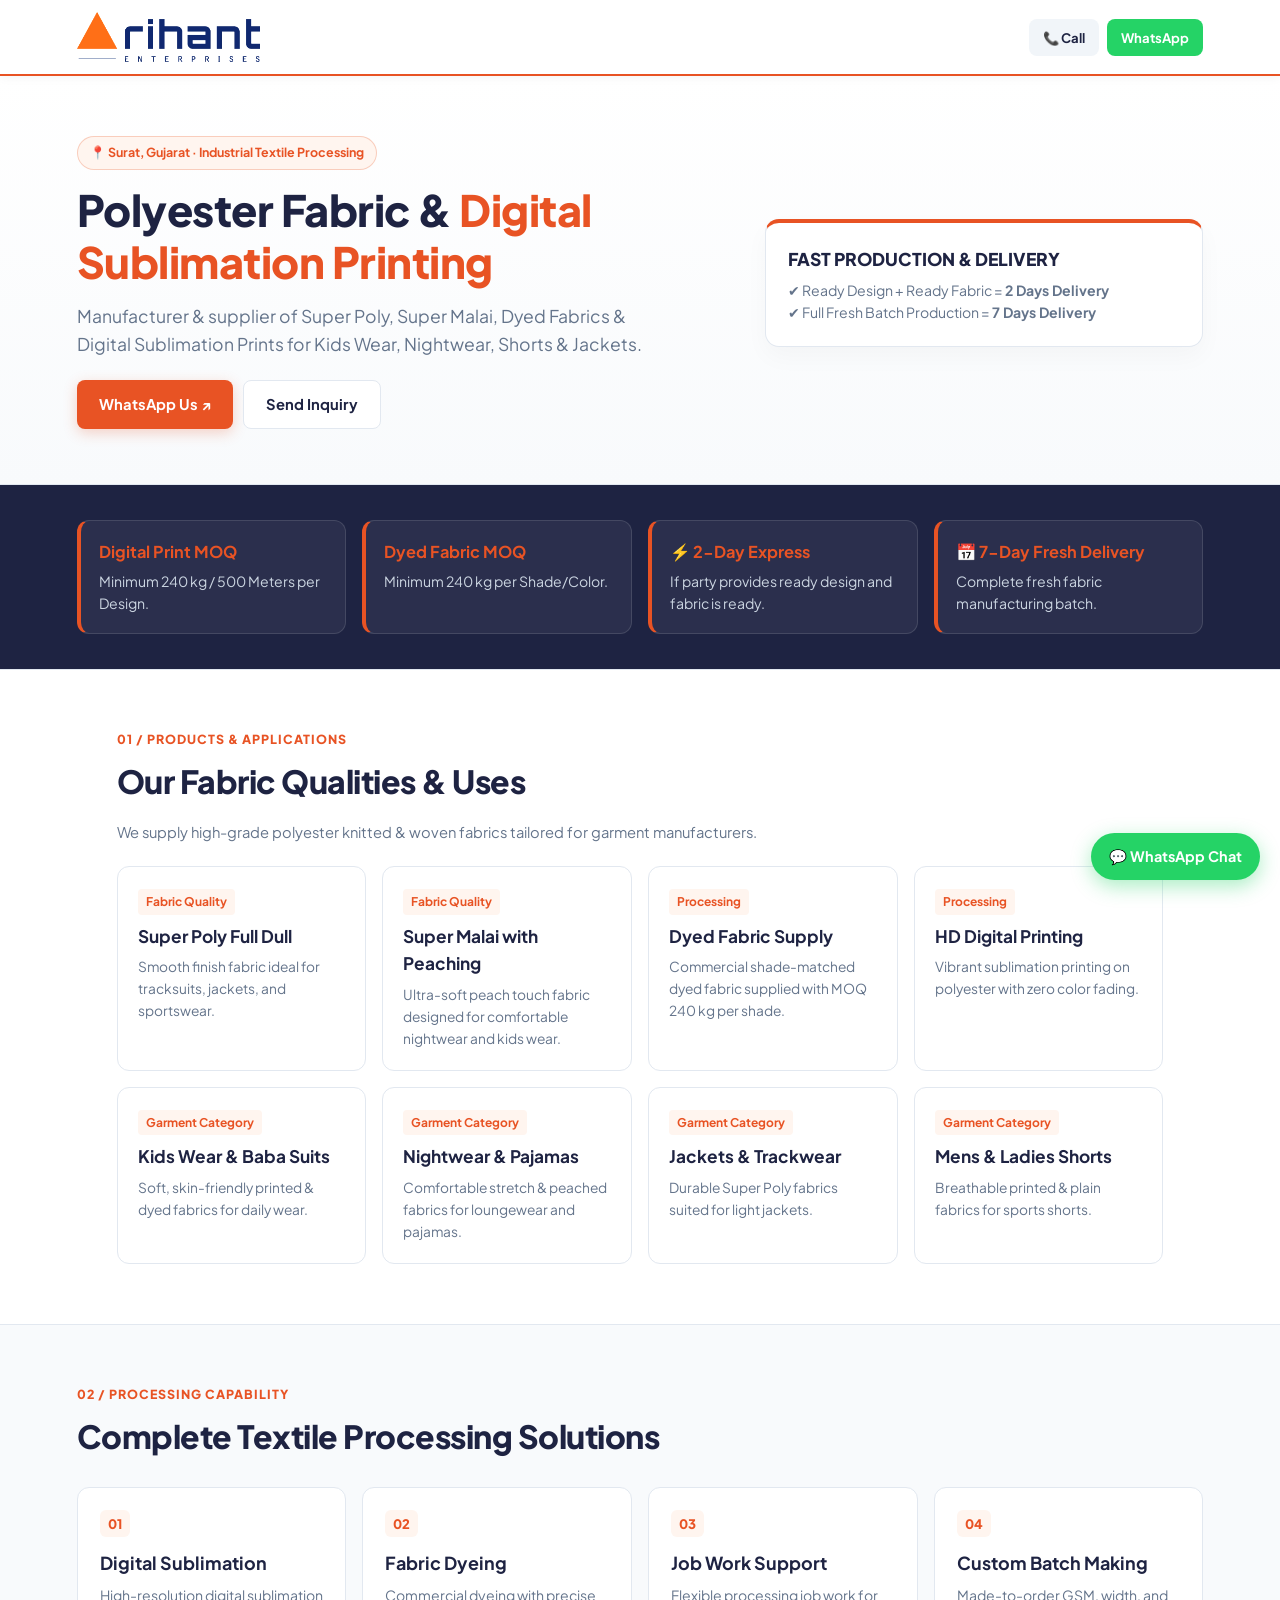
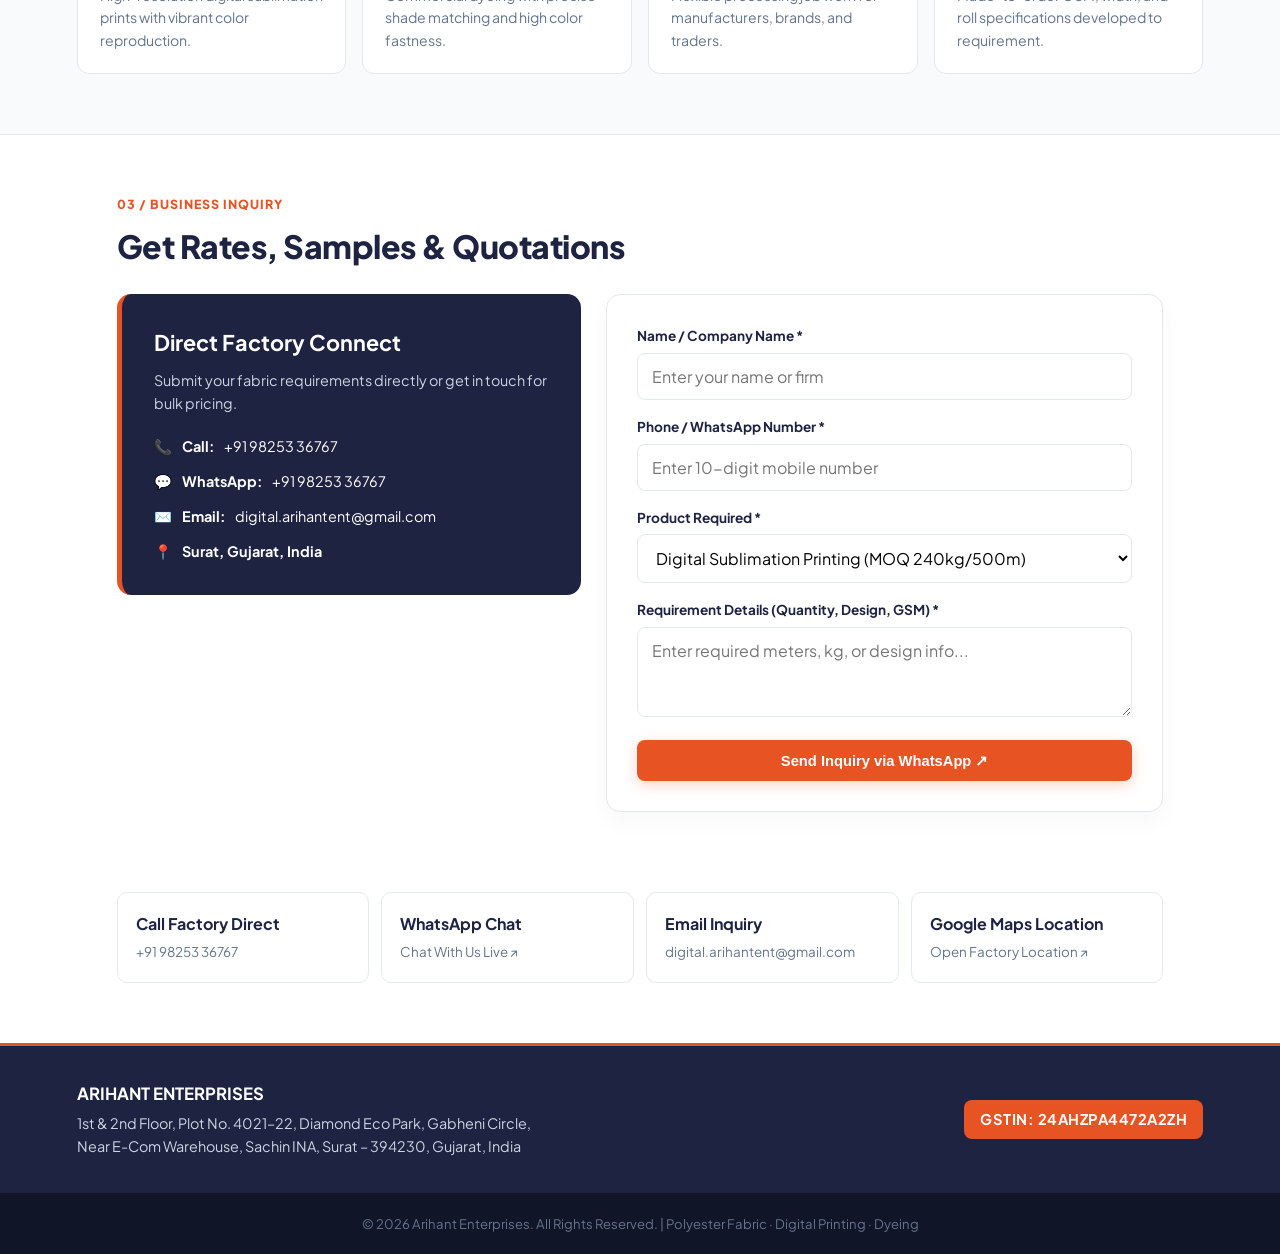
==== index.html @ fe956f9d "Update index.html" ====
<!doctype html>
<html lang="en">
<head>
  <meta charset="UTF-8" />
  <meta name="viewport" content="width=device-width, initial-scale=1.0, maximum-scale=1.0, user-scalable=no" />
  <title>Arihant Enterprises | Polyester Fabric & Digital Sublimation | Surat</title>
  <meta name="description" content="Arihant Enterprises — Leading manufacturer of polyester fabric, Super Poly, Super Malai, digital sublimation printing & dyed fabric in Surat." />
  <meta name="theme-color" content="#ffffff" />

  <!-- Google Fonts -->
  <link rel="preconnect" href="https://fonts.googleapis.com" />
  <link rel="preconnect" href="https://fonts.gstatic.com" crossorigin />
  <link href="https://fonts.googleapis.com/css2?family=Plus+Jakarta+Sans:wght@400;500;600;700;800&display=swap" rel="stylesheet" />

  <style>
    :root {
      --brand-orange: #e85324;
      --brand-orange-light: #fff5ef;
      --brand-navy: #1e2342;
      --bg-slate: #f8fafc;
      --border-color: #e2e8f0;
      --text-main: #334155;
    }

    * { box-sizing: border-box; margin: 0; padding: 0; -webkit-tap-highlight-color: transparent; }
    html { scroll-behavior: smooth; }
    body { 
      font-family: 'Plus Jakarta Sans', sans-serif; 
      color: var(--text-main); 
      background-color: #ffffff; 
      line-height: 1.6; 
      -webkit-font-smoothing: antialiased;
    }

    /* HEADER - MOBILE OPTIMIZED */
    .site-header {
      position: sticky; top: 0; z-index: 1000;
      background: #ffffff;
      border-bottom: 2px solid var(--brand-orange);
      padding: 12px 4%;
      display: flex; justify-content: space-between; align-items: center;
      box-shadow: 0 2px 10px rgba(0,0,0,0.04);
    }
    .brand-link { display: flex; align-items: center; text-decoration: none; }
    .original-logo-img {
      height: 42px; width: auto; object-fit: contain; display: block;
      mix-blend-mode: multiply; filter: contrast(120%) brightness(102%);
    }
    @media (min-width: 768px) {
      .site-header { padding: 12px 6%; }
      .original-logo-img { height: 50px; }
    }

    .header-actions { display: flex; gap: 8px; align-items: center; }
    .btn-header {
      padding: 8px 14px; border-radius: 8px; font-weight: 700; font-size: 0.82rem;
      text-decoration: none; transition: all 0.2s ease; display: inline-flex; align-items: center; gap: 4px;
      white-space: nowrap;
    }
    .btn-call-header { background: #f1f5f9; color: var(--brand-navy); }
    .btn-wa-header { background: #25d366; color: #ffffff; }

    /* HERO SECTION - MOBILE PERFECT */
    .hero {
      padding: 40px 4% 40px;
      background: linear-gradient(180deg, #ffffff 0%, var(--bg-slate) 100%);
      border-bottom: 1px solid var(--border-color);
      text-align: center;
    }
    @media (min-width: 900px) {
      .hero { padding: 60px 6% 55px; text-align: left; }
    }
    .hero-container {
      max-width: 1200px; margin: 0 auto;
      display: grid; grid-template-columns: 1fr; gap: 30px; align-items: center;
    }
    @media (min-width: 900px) {
      .hero-container { grid-template-columns: 1.2fr 0.8fr; }
    }
    .badge {
      display: inline-flex; align-items: center; gap: 6px;
      background: var(--brand-orange-light); color: var(--brand-orange);
      border: 1px solid rgba(232, 83, 36, 0.25);
      padding: 6px 12px; border-radius: 30px; font-size: 0.78rem; font-weight: 700;
      margin-bottom: 14px;
    }
    .hero h1 {
      font-size: 2.1rem; font-weight: 800; color: var(--brand-navy);
      line-height: 1.2; margin-bottom: 14px; letter-spacing: -0.5px;
    }
    @media (min-width: 768px) {
      .hero h1 { font-size: 2.7rem; }
    }
    .hero h1 span { color: var(--brand-orange); }
    .hero p.lead {
      font-size: 0.98rem; color: #64748b; margin-bottom: 22px; max-width: 600px; font-weight: 400; margin-left: auto; margin-right: auto;
    }
    @media (min-width: 900px) { .hero p.lead { margin-left: 0; margin-right: 0; font-size: 1.1rem; } }
    
    .hero-buttons { display: flex; flex-wrap: wrap; gap: 10px; justify-content: center; }
    @media (min-width: 900px) { .hero-buttons { justify-content: flex-start; } }
    
    .btn {
      padding: 12px 22px; border-radius: 8px; font-weight: 700; text-decoration: none;
      display: inline-flex; align-items: center; justify-content: center; gap: 8px; font-size: 0.92rem; 
      transition: all 0.2s; border: none; cursor: pointer; width: 100%;
    }
    @media (min-width: 480px) { .btn { width: auto; } }
    .btn-primary { background: var(--brand-orange); color: #ffffff; box-shadow: 0 4px 14px rgba(232, 83, 36, 0.25); }
    .btn-secondary { background: #ffffff; color: var(--brand-navy); border: 1px solid var(--border-color); }

    .hero-card {
      background: #ffffff; border: 1px solid var(--border-color);
      border-top: 4px solid var(--brand-orange);
      padding: 22px; border-radius: 14px; box-shadow: 0 10px 25px rgba(0,0,0,0.03);
      text-align: left;
    }
    .hero-card h3 { font-size: 1.1rem; color: var(--brand-navy); margin-bottom: 6px; font-weight: 800; }
    .hero-card p { font-size: 0.88rem; color: #64748b; }

    /* B2B HIGHLIGHT BOX */
    .b2b-highlight {
      background: var(--brand-navy); color: #ffffff; padding: 30px 4%; border-bottom: 1px solid var(--border-color);
    }
    @media (min-width: 768px) { .b2b-highlight { padding: 35px 6%; } }
    .b2b-grid {
      max-width: 1200px; margin: 0 auto; display: grid;
      grid-template-columns: 1fr; gap: 16px;
    }
    @media (min-width: 600px) { .b2b-grid { grid-template-columns: repeat(2, 1fr); } }
    @media (min-width: 992px) { .b2b-grid { grid-template-columns: repeat(4, 1fr); } }
    
    .b2b-card {
      background: rgba(255, 255, 255, 0.06); border: 1px solid rgba(255, 255, 255, 0.12);
      padding: 18px; border-radius: 12px; border-left: 4px solid var(--brand-orange);
    }
    .b2b-card strong { color: var(--brand-orange); font-size: 1.02rem; display: block; margin-bottom: 4px; }
    .b2b-card p { color: #cbd5e1; font-size: 0.88rem; margin: 0; }

    /* SECTIONS */
    .section { padding: 45px 4%; max-width: 1200px; margin: 0 auto; }
    @media (min-width: 768px) { .section { padding: 60px 6%; } }
    .section-label { color: var(--brand-orange); font-weight: 800; font-size: 0.78rem; text-transform: uppercase; letter-spacing: 1px; margin-bottom: 6px; }
    .section h2 { font-size: 1.7rem; font-weight: 800; color: var(--brand-navy); margin-bottom: 14px; letter-spacing: -0.5px; }
    @media (min-width: 768px) { .section h2 { font-size: 2rem; } }

    /* CATALOG GRID */
    .catalog-grid {
      display: grid; grid-template-columns: 1fr; gap: 16px; margin-top: 22px;
    }
    @media (min-width: 600px) { .catalog-grid { grid-template-columns: repeat(2, 1fr); } }
    @media (min-width: 992px) { .catalog-grid { grid-template-columns: repeat(4, 1fr); } }
    
    .catalog-card {
      background: #ffffff; border: 1px solid var(--border-color); border-radius: 12px; padding: 20px;
      transition: all 0.2s ease;
    }
    .catalog-card .tag {
      background: var(--brand-orange-light); color: var(--brand-orange); font-weight: 700;
      font-size: 0.75rem; padding: 3px 8px; border-radius: 4px; display: inline-block; margin-bottom: 8px;
    }
    .catalog-card h3 { font-size: 1.08rem; color: var(--brand-navy); font-weight: 700; margin-bottom: 6px; }
    .catalog-card p { font-size: 0.86rem; color: #64748b; }

    /* SERVICES GRID */
    .service-grid {
      display: grid; grid-template-columns: 1fr; gap: 16px; margin-top: 25px;
    }
    @media (min-width: 600px) { .service-grid { grid-template-columns: repeat(2, 1fr); } }
    @media (min-width: 992px) { .service-grid { grid-template-columns: repeat(4, 1fr); } }

    .service-card {
      background: #ffffff; padding: 22px; border-radius: 12px; border: 1px solid var(--border-color);
    }
    .service-card .num {
      color: var(--brand-orange); font-weight: 800; font-size: 0.82rem; background: var(--brand-orange-light);
      padding: 3px 8px; border-radius: 6px; display: inline-block; margin-bottom: 12px;
    }
    .service-card h3 { font-size: 1.12rem; font-weight: 700; color: var(--brand-navy); margin-bottom: 6px; }
    .service-card p { color: #64748b; font-size: 0.88rem; }

    /* INQUIRY FORM */
    .inquiry-wrapper {
      display: grid; grid-template-columns: 1fr; gap: 25px; margin-top: 22px;
    }
    @media (min-width: 900px) {
      .inquiry-wrapper { grid-template-columns: 1fr 1.2fr; align-items: start; }
    }
    .inquiry-info {
      background: var(--brand-navy); color: #ffffff; padding: 25px; border-radius: 14px; border-left: 5px solid var(--brand-orange);
    }
    @media (min-width: 768px) { .inquiry-info { padding: 32px; } }
    .inquiry-info h3 { font-size: 1.35rem; margin-bottom: 8px; }
    .inquiry-info p { color: #cbd5e1; font-size: 0.9rem; margin-bottom: 20px; }
    .contact-list { list-style: none; display: flex; flex-direction: column; gap: 12px; }
    .contact-list li { display: flex; gap: 10px; align-items: center; font-size: 0.9rem; word-break: break-all; }

    .inquiry-form-card {
      background: #ffffff; border: 1px solid var(--border-color); padding: 24px; border-radius: 14px;
      box-shadow: 0 10px 25px rgba(0,0,0,0.03);
    }
    @media (min-width: 768px) { .inquiry-form-card { padding: 30px; } }
    .form-group { margin-bottom: 16px; }
    .form-group label { display: block; font-weight: 700; font-size: 0.85rem; color: var(--brand-navy); margin-bottom: 6px; }
    .form-control {
      width: 100%; padding: 12px 14px; border: 1px solid var(--border-color); border-radius: 8px;
      font-family: inherit; font-size: 1rem; /* 16px avoids auto-zoom on iPhones */
      background: #fff;
    }
    .form-control:focus { outline: none; border-color: var(--brand-orange); box-shadow: 0 0 0 3px rgba(232, 83, 36, 0.1); }
    textarea.form-control { resize: vertical; min-height: 90px; }

    /* CONTACT QUICK CARDS */
    .contact-grid {
      display: grid; grid-template-columns: 1fr; gap: 12px; margin-top: 20px;
    }
    @media (min-width: 600px) { .contact-grid { grid-template-columns: repeat(2, 1fr); } }
    @media (min-width: 992px) { .contact-grid { grid-template-columns: repeat(4, 1fr); } }

    .contact-card {
      background: #ffffff; border: 1px solid var(--border-color); padding: 18px; border-radius: 10px;
      text-decoration: none; color: inherit; display: block;
    }
    .contact-card strong { font-size: 1rem; color: var(--brand-navy); display: block; margin-bottom: 2px; }
    .contact-card span { font-size: 0.84rem; color: #64748b; word-break: break-all; }

    /* ADDRESS STRIP & GSTIN */
    .address-strip {
      background: var(--brand-navy); color: #cbd5e1; padding: 30px 4%;
      font-size: 0.9rem; border-top: 3px solid var(--brand-orange);
    }
    @media (min-width: 768px) { .address-strip { padding: 35px 6%; } }
    .address-wrapper {
      max-width: 1200px; margin: 0 auto; display: flex; flex-direction: column; gap: 16px;
    }
    @media (min-width: 768px) {
      .address-wrapper { flex-direction: row; justify-content: space-between; align-items: center; }
    }
    .address-wrapper strong { color: #ffffff; }
    .gstin-badge {
      background: var(--brand-orange); color: #ffffff; padding: 8px 16px; border-radius: 8px;
      font-weight: 700; font-size: 0.92rem; display: inline-block; letter-spacing: 0.5px;
    }

    /* FLOATING WHATSAPP BUTTON - APPLE & ANDROID TOUCH FRIENDLY */
    .floating-wa {
      position: fixed; bottom: 20px; right: 20px; z-index: 2000;
      background: #25d366; color: #ffffff; padding: 12px 18px; border-radius: 30px;
      font-weight: 700; font-size: 0.9rem; text-decoration: none;
      box-shadow: 0 6px 20px rgba(37,211,102,0.4); display: flex; align-items: center; gap: 6px;
      -webkit-tap-highlight-color: transparent;
    }

    /* FOOTER */
    footer { background: #111528; color: #64748b; padding: 20px 4%; font-size: 0.82rem; text-align: center; }
  </style>
</head>
<body>

  <!-- FLOATING WHATSAPP BUTTON -->
  <a class="floating-wa" href="https://wa.me/919825336767?text=Hello%20Arihant%20Enterprises%2C%20I%20have%20a%20bulk%20fabric%20requirement." target="_blank" rel="noopener">
    💬 WhatsApp Chat
  </a>

  <!-- HEADER -->
  <header class="site-header">
    <a href="#top" class="brand-link" aria-label="Arihant Enterprises Home">
      <img class="original-logo-img" src="logo.jpeg" alt="Arihant Enterprises Logo" />
    </a>

    <div class="header-actions">
      <a class="btn-header btn-call-header" href="tel:+919825336767">📞 Call</a>
      <a class="btn-header btn-wa-header" href="https://wa.me/919825336767?text=Hello%20Arihant%20Enterprises%2C%20I%20would%20like%20to%20enquire." target="_blank" rel="noopener">WhatsApp</a>
    </div>
  </header>

  <main id="top">
    <!-- HERO SECTION -->
    <section class="hero">
      <div class="hero-container">
        <div class="hero-left">
          <div class="badge">📍 Surat, Gujarat · Industrial Textile Processing</div>
          <h1>Polyester Fabric & <span>Digital Sublimation Printing</span></h1>
          <p class="lead">
            Manufacturer & supplier of Super Poly, Super Malai, Dyed Fabrics & Digital Sublimation Prints for Kids Wear, Nightwear, Shorts & Jackets.
          </p>
          <div class="hero-buttons">
            <a class="btn btn-primary" href="https://wa.me/919825336767?text=Hello%20Arihant%20Enterprises%2C%20I%20want%20to%20enquire%20about%20fabric%20prices." target="_blank" rel="noopener">
              WhatsApp Us ↗
            </a>
            <a class="btn btn-secondary" href="#inquiry">Send Inquiry</a>
          </div>
        </div>
        <div class="hero-card">
          <h3>FAST PRODUCTION & DELIVERY</h3>
          <p>✔ Ready Design + Ready Fabric = <strong>2 Days Delivery</strong><br />
             ✔ Full Fresh Batch Production = <strong>7 Days Delivery</strong></p>
        </div>
      </div>
    </section>

    <!-- B2B ORDER HIGHLIGHTS -->
    <section class="b2b-highlight">
      <div class="b2b-grid">
        <div class="b2b-card">
          <strong>Digital Print MOQ</strong>
          <p>Minimum 240 kg / 500 Meters per Design.</p>
        </div>
        <div class="b2b-card">
          <strong>Dyed Fabric MOQ</strong>
          <p>Minimum 240 kg per Shade/Color.</p>
        </div>
        <div class="b2b-card">
          <strong>⚡ 2-Day Express</strong>
          <p>If party provides ready design and fabric is ready.</p>
        </div>
        <div class="b2b-card">
          <strong>📅 7-Day Fresh Delivery</strong>
          <p>Complete fresh fabric manufacturing batch.</p>
        </div>
      </div>
    </section>

    <!-- FABRIC & APPLICATION CATALOG -->
    <section class="section" id="catalog">
      <div class="section-label">01 / Products & Applications</div>
      <h2>Our Fabric Qualities & Uses</h2>
      <p style="color: #64748b; font-size: 0.92rem;">We supply high-grade polyester knitted & woven fabrics tailored for garment manufacturers.</p>

      <div class="catalog-grid">
        <div class="catalog-card">
          <span class="tag">Fabric Quality</span>
          <h3>Super Poly Full Dull</h3>
          <p>Smooth finish fabric ideal for tracksuits, jackets, and sportswear.</p>
        </div>
        <div class="catalog-card">
          <span class="tag">Fabric Quality</span>
          <h3>Super Malai with Peaching</h3>
          <p>Ultra-soft peach touch fabric designed for comfortable nightwear and kids wear.</p>
        </div>
        <div class="catalog-card">
          <span class="tag">Processing</span>
          <h3>Dyed Fabric Supply</h3>
          <p>Commercial shade-matched dyed fabric supplied with MOQ 240 kg per shade.</p>
        </div>
        <div class="catalog-card">
          <span class="tag">Processing</span>
          <h3>HD Digital Printing</h3>
          <p>Vibrant sublimation printing on polyester with zero color fading.</p>
        </div>
        <div class="catalog-card">
          <span class="tag">Garment Category</span>
          <h3>Kids Wear & Baba Suits</h3>
          <p>Soft, skin-friendly printed & dyed fabrics for daily wear.</p>
        </div>
        <div class="catalog-card">
          <span class="tag">Garment Category</span>
          <h3>Nightwear & Pajamas</h3>
          <p>Comfortable stretch & peached fabrics for loungewear and pajamas.</p>
        </div>
        <div class="catalog-card">
          <span class="tag">Garment Category</span>
          <h3>Jackets & Trackwear</h3>
          <p>Durable Super Poly fabrics suited for light jackets.</p>
        </div>
        <div class="catalog-card">
          <span class="tag">Garment Category</span>
          <h3>Mens & Ladies Shorts</h3>
          <p>Breathable printed & plain fabrics for sports shorts.</p>
        </div>
      </div>
    </section>

    <!-- SERVICES SECTION -->
    <section class="section" id="services" style="background: var(--bg-slate); max-width: 100%; border-top: 1px solid var(--border-color); border-bottom: 1px solid var(--border-color);">
      <div style="max-width: 1200px; margin: 0 auto;">
        <div class="section-label">02 / Processing Capability</div>
        <h2>Complete Textile Processing Solutions</h2>
        <div class="service-grid">
          <article class="service-card">
            <span class="num">01</span>
            <h3>Digital Sublimation</h3>
            <p>High-resolution digital sublimation prints with vibrant color reproduction.</p>
          </article>
          <article class="service-card">
            <span class="num">02</span>
            <h3>Fabric Dyeing</h3>
            <p>Commercial dyeing with precise shade matching and high color fastness.</p>
          </article>
          <article class="service-card">
            <span class="num">03</span>
            <h3>Job Work Support</h3>
            <p>Flexible processing job work for manufacturers, brands, and traders.</p>
          </article>
          <article class="service-card">
            <span class="num">04</span>
            <h3>Custom Batch Making</h3>
            <p>Made-to-order GSM, width, and roll specifications developed to requirement.</p>
          </article>
        </div>
      </div>
    </section>

    <!-- INQUIRY FORM SECTION -->
    <section class="section" id="inquiry">
      <div class="section-label">03 / Business Inquiry</div>
      <h2>Get Rates, Samples & Quotations</h2>

      <div class="inquiry-wrapper">
        <div class="inquiry-info">
          <h3>Direct Factory Connect</h3>
          <p>Submit your fabric requirements directly or get in touch for bulk pricing.</p>
          <ul class="contact-list">
            <li>📞 <strong>Call:</strong> +91 98253 36767</li>
            <li>💬 <strong>WhatsApp:</strong> +91 98253 36767</li>
            <li>✉️ <strong>Email:</strong> digital.arihantent@gmail.com</li>
            <li>📍 <strong>Surat, Gujarat, India</strong></li>
          </ul>
        </div>

        <div class="inquiry-form-card">
          <form id="whatsappForm" onsubmit="sendToWhatsApp(event)">
            <div class="form-group">
              <label for="fullName">Name / Company Name *</label>
              <input type="text" id="fullName" class="form-control" placeholder="Enter your name or firm" required />
            </div>
            <div class="form-group">
              <label for="phone">Phone / WhatsApp Number *</label>
              <input type="tel" id="phone" class="form-control" placeholder="Enter 10-digit mobile number" required />
            </div>
            <div class="form-group">
              <label for="serviceType">Product Required *</label>
              <select id="serviceType" class="form-control" required>
                <option value="Digital Sublimation Printing (MOQ 240kg/500m)">Digital Sublimation Printing (MOQ 240kg/500m)</option>
                <option value="Dyed Fabric Supply (MOQ 240kg/shade)">Dyed Fabric Supply (MOQ 240kg/shade)</option>
                <option value="Super Poly Full Dull">Super Poly Full Dull</option>
                <option value="Super Malai with Peaching">Super Malai with Peaching</option>
                <option value="Kids & Nightwear Fabric">Kids & Nightwear Fabric</option>
              </select>
            </div>
            <div class="form-group">
              <label for="message">Requirement Details (Quantity, Design, GSM) *</label>
              <textarea id="message" class="form-control" placeholder="Enter required meters, kg, or design info..." required></textarea>
            </div>
            <button type="submit" class="btn btn-primary" style="width: 100%; justify-content: center;">Send Inquiry via WhatsApp ↗</button>
          </form>
        </div>
      </div>
    </section>

    <!-- CONTACT QUICK CARDS -->
    <section class="section" id="contact" style="padding-top: 0;">
      <div class="contact-grid">
        <a class="contact-card" href="tel:+919825336767">
          <strong>Call Factory Direct</strong>
          <span>+91 98253 36767</span>
        </a>
        <a class="contact-card" href="https://wa.me/919825336767?text=Hello%20Arihant%20Enterprises%2C%20I%20have%20a%20bulk%20fabric%20requirement." target="_blank" rel="noopener">
          <strong>WhatsApp Chat</strong>
          <span>Chat With Us Live ↗</span>
        </a>
        <a class="contact-card" href="mailto:digital.arihantent@gmail.com">
          <strong>Email Inquiry</strong>
          <span>digital.arihantent@gmail.com</span>
        </a>
        <a class="contact-card" href="https://maps.app.goo.gl/d9Dm5mm7cjmCMKSr6" target="_blank" rel="noopener">
          <strong>Google Maps Location</strong>
          <span>Open Factory Location ↗</span>
        </a>
      </div>
    </section>

    <!-- ADDRESS STRIP & GSTIN -->
    <section class="address-strip">
      <div class="address-wrapper">
        <div>
          <strong style="font-size: 1.05rem; display: block; margin-bottom: 4px;">ARIHANT ENTERPRISES</strong>
          1st &amp; 2nd Floor, Plot No. 4021–22, Diamond Eco Park, Gabheni Circle,<br />
          Near E-Com Warehouse, Sachin INA, Surat – 394230, Gujarat, India
        </div>
        <div>
          <div class="gstin-badge">GSTIN: 24AHZPA4472A2ZH</div>
        </div>
      </div>
    </section>
  </main>

  <footer>
    © <span id="year"></span> Arihant Enterprises. All Rights Reserved. | Polyester Fabric · Digital Printing · Dyeing
  </footer>

  <script>
    document.getElementById('year').textContent = new Date().getFullYear();

    function sendToWhatsApp(e) {
      e.preventDefault();
      const name = document.getElementById('fullName').value;
      const phone = document.getElementById('phone.value') || document.getElementById('phone').value;
      const service = document.getElementById('serviceType').value;
      const message = document.getElementById('message').value;

      const text = `*New Factory Inquiry*%0A%0A*Name:* ${name}%0A*Phone:* ${phone}%0A*Product:* ${service}%0A*Details:* ${message}`;
      window.open(`https://wa.me/919825336767?text=${text}`, '_blank');
    }
  </script>
</body>
</html>
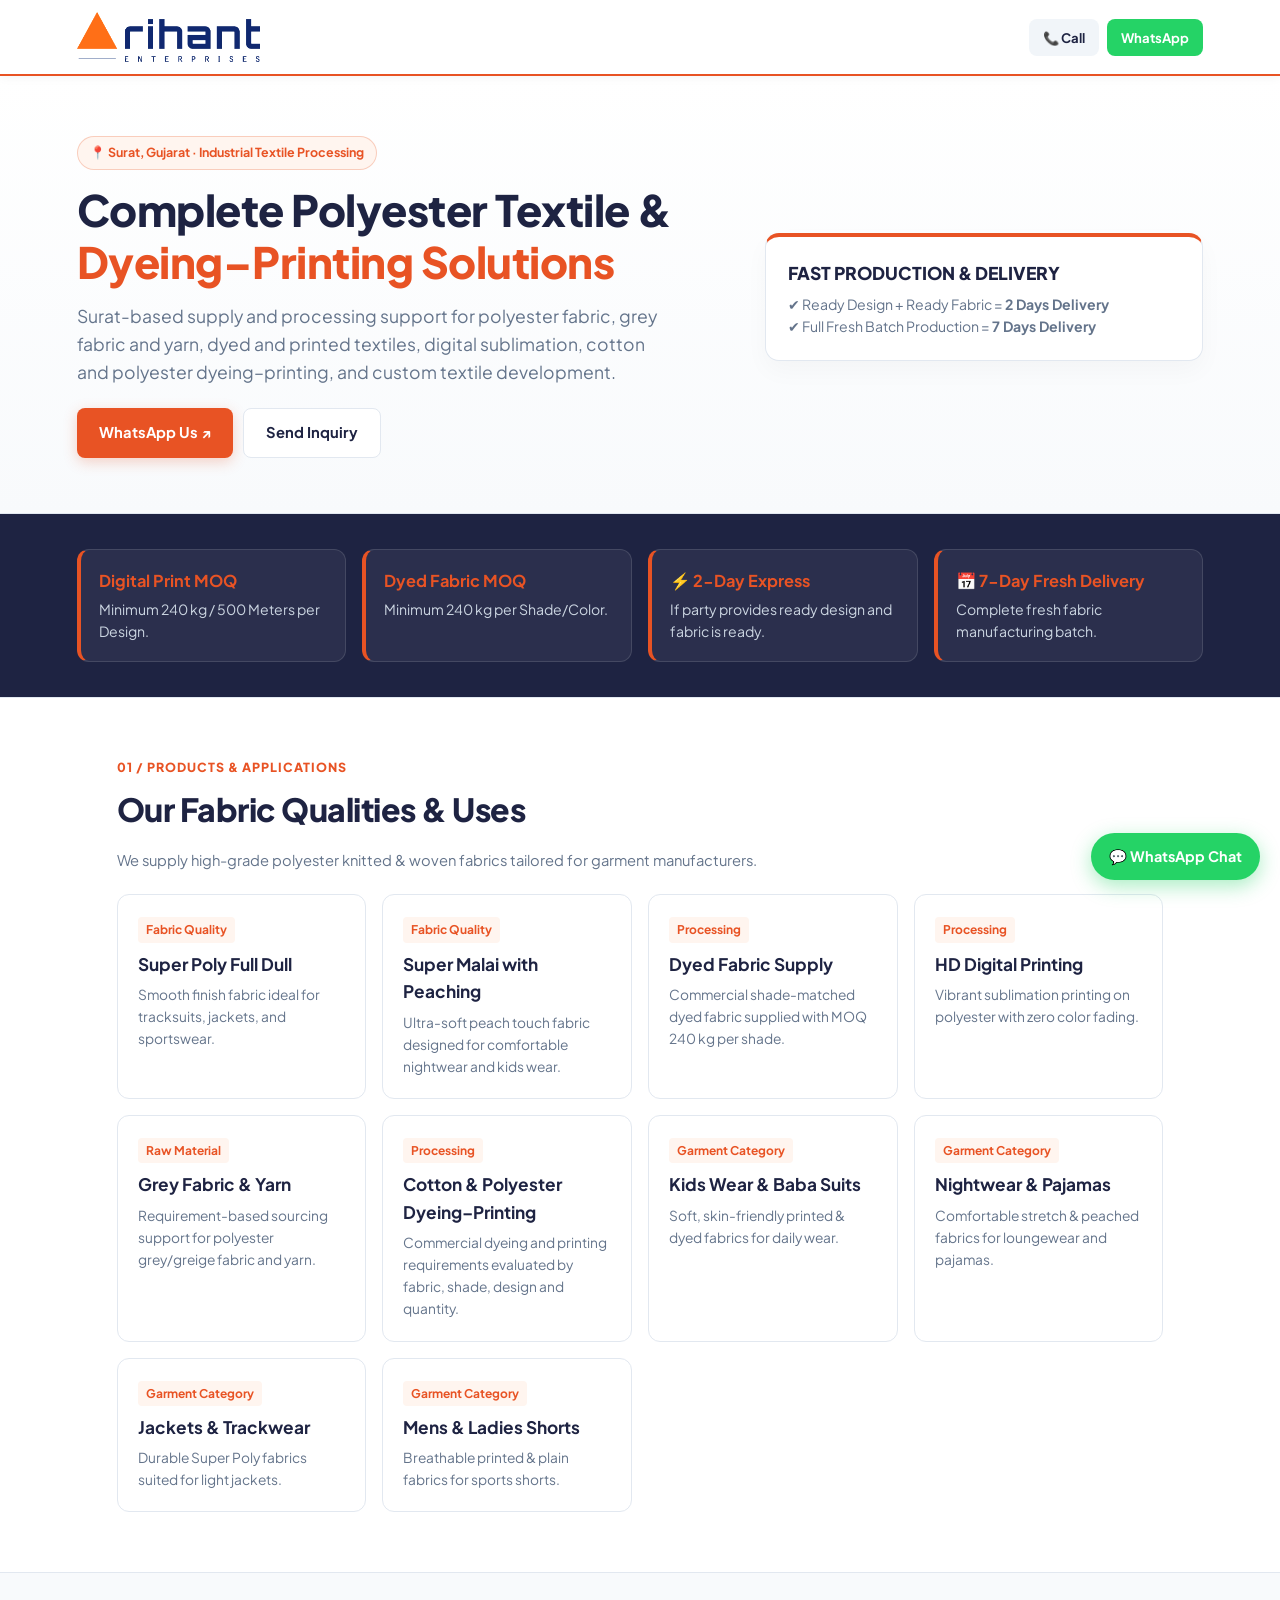
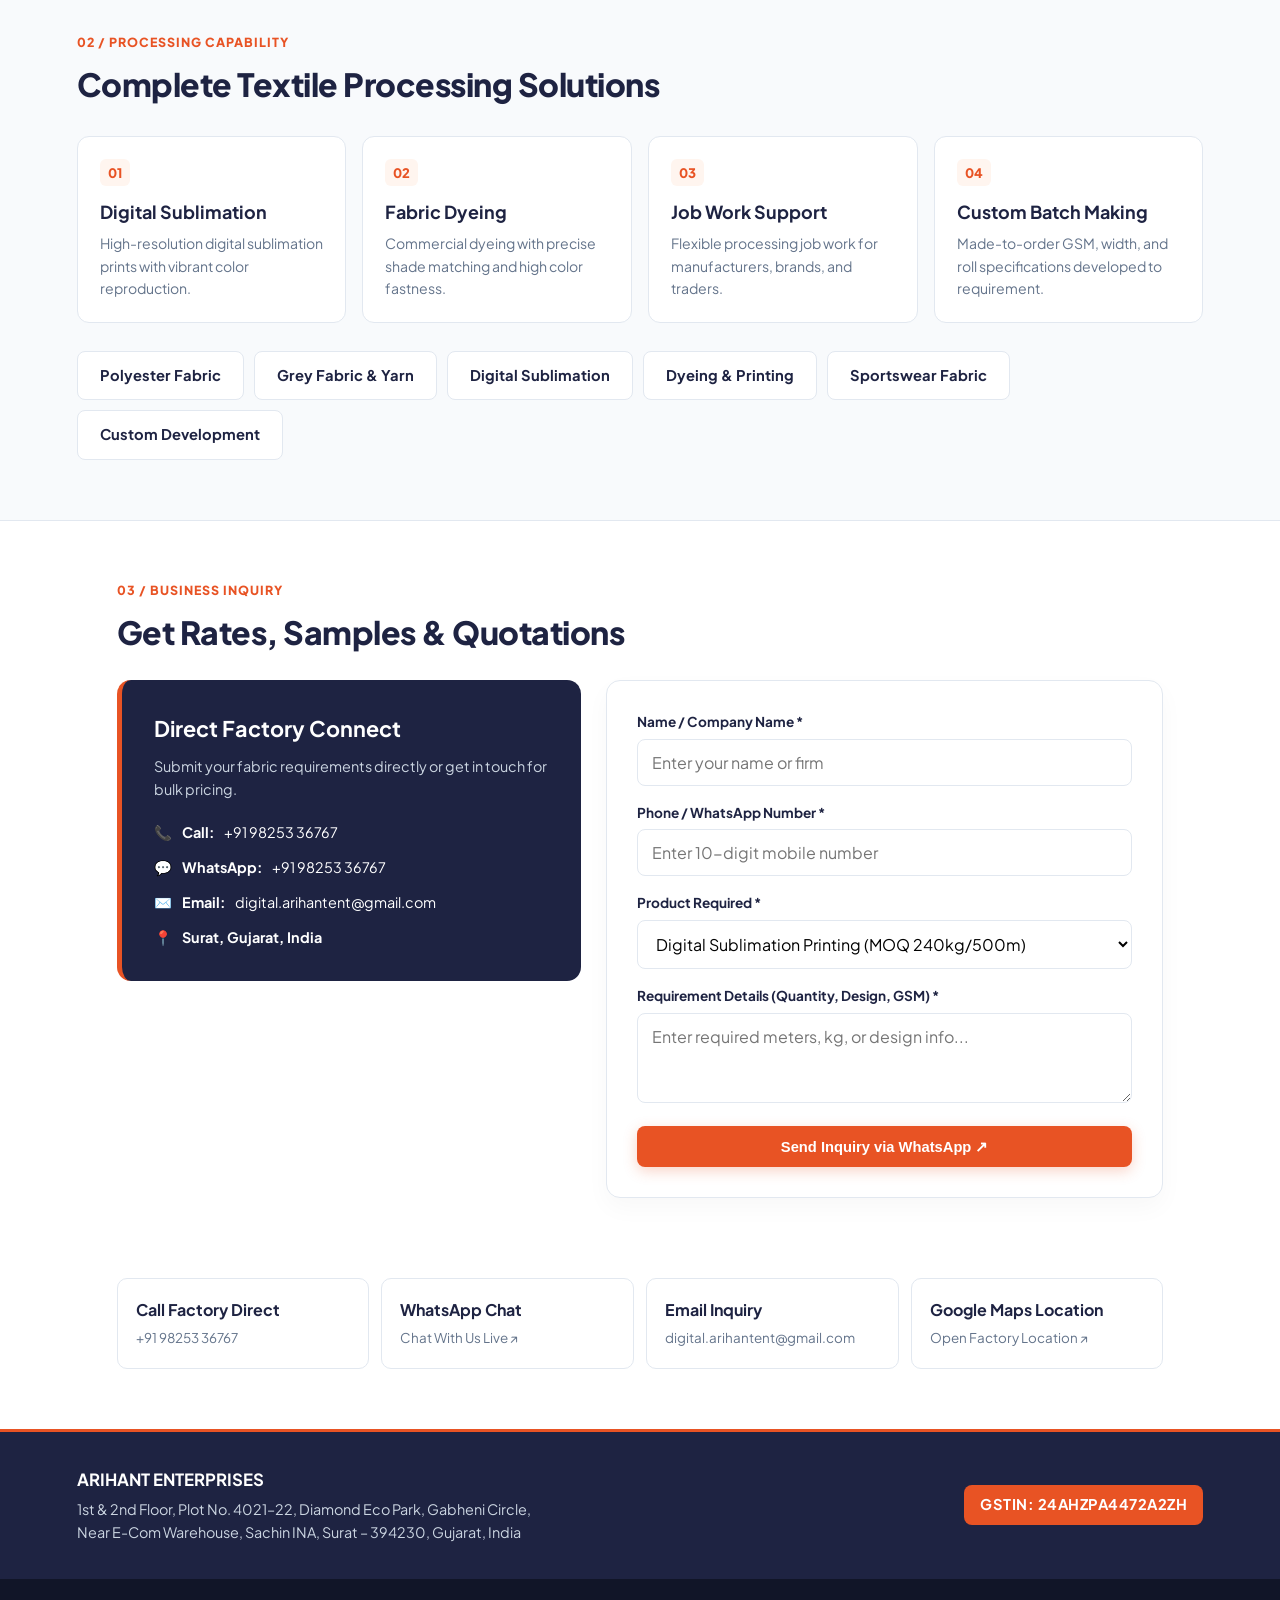
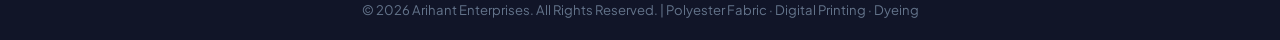
==== commit b2488f30: "Expand textile services and SEO landing pages" ====
--- a/index.html
+++ b/index.html
@@ -3,9 +3,39 @@
 <head>
   <meta charset="UTF-8" />
   <meta name="viewport" content="width=device-width, initial-scale=1.0, maximum-scale=1.0, user-scalable=no" />
-  <title>Arihant Enterprises | Polyester Fabric & Digital Sublimation | Surat</title>
-  <meta name="description" content="Arihant Enterprises — Leading manufacturer of polyester fabric, Super Poly, Super Malai, digital sublimation printing & dyed fabric in Surat." />
+  <title>Polyester Fabric, Dyeing & Digital Printing in Surat | Arihant Enterprises</title>
+  <meta name="description" content="Arihant Enterprises, Surat supplies polyester fabric, grey fabric and yarn, dyed and printed textiles, digital sublimation printing, cotton and polyester processing, and custom textile development." />
+  <meta name="robots" content="index, follow" />
+  <link rel="canonical" href="https://arihantprint.in/" />
+  <meta name="author" content="Arihant Enterprises" />
   <meta name="theme-color" content="#ffffff" />
+
+  <meta property="og:title" content="Arihant Enterprises | Polyester Textile Solutions in Surat" />
+  <meta property="og:description" content="Polyester fabric, grey fabric and yarn, digital sublimation, dyeing, printing and custom textile development from Surat, Gujarat." />
+  <meta property="og:url" content="https://arihantprint.in/" />
+  <meta property="og:type" content="website" />
+  <meta property="og:site_name" content="Arihant Enterprises" />
+
+  <script type="application/ld+json">
+  {
+    "@context": "https://schema.org",
+    "@type": "LocalBusiness",
+    "name": "Arihant Enterprises",
+    "url": "https://arihantprint.in/",
+    "telephone": "+91-98253-36767",
+    "email": "digital.arihantent@gmail.com",
+    "address": {
+      "@type": "PostalAddress",
+      "streetAddress": "1st & 2nd Floor, Plot No. 4021-22, Diamond Eco Park, Gabheni Circle, Near E-Com Warehouse, Sachin INA",
+      "addressLocality": "Surat",
+      "addressRegion": "Gujarat",
+      "postalCode": "394230",
+      "addressCountry": "IN"
+    },
+    "areaServed": "India",
+    "knowsAbout": ["Polyester fabric", "Grey fabric", "Polyester yarn", "Digital sublimation printing", "Fabric dyeing", "Textile printing", "Custom textile development"]
+  }
+  </script>
 
   <!-- Google Fonts -->
   <link rel="preconnect" href="https://fonts.googleapis.com" />
@@ -280,9 +310,9 @@
       <div class="hero-container">
         <div class="hero-left">
           <div class="badge">📍 Surat, Gujarat · Industrial Textile Processing</div>
-          <h1>Polyester Fabric & <span>Digital Sublimation Printing</span></h1>
+          <h1>Complete Polyester Textile & <span>Dyeing–Printing Solutions</span></h1>
           <p class="lead">
-            Manufacturer & supplier of Super Poly, Super Malai, Dyed Fabrics & Digital Sublimation Prints for Kids Wear, Nightwear, Shorts & Jackets.
+            Surat-based supply and processing support for polyester fabric, grey fabric and yarn, dyed and printed textiles, digital sublimation, cotton and polyester dyeing–printing, and custom textile development.
           </p>
           <div class="hero-buttons">
             <a class="btn btn-primary" href="https://wa.me/919825336767?text=Hello%20Arihant%20Enterprises%2C%20I%20want%20to%20enquire%20about%20fabric%20prices." target="_blank" rel="noopener">
@@ -347,6 +377,16 @@
           <span class="tag">Processing</span>
           <h3>HD Digital Printing</h3>
           <p>Vibrant sublimation printing on polyester with zero color fading.</p>
+        </div>
+        <div class="catalog-card">
+          <span class="tag">Raw Material</span>
+          <h3>Grey Fabric & Yarn</h3>
+          <p>Requirement-based sourcing support for polyester grey/greige fabric and yarn.</p>
+        </div>
+        <div class="catalog-card">
+          <span class="tag">Processing</span>
+          <h3>Cotton & Polyester Dyeing–Printing</h3>
+          <p>Commercial dyeing and printing requirements evaluated by fabric, shade, design and quantity.</p>
         </div>
         <div class="catalog-card">
           <span class="tag">Garment Category</span>
@@ -398,6 +438,14 @@
             <p>Made-to-order GSM, width, and roll specifications developed to requirement.</p>
           </article>
         </div>
+        <div class="hero-buttons" style="margin-top: 28px;">
+          <a class="btn btn-secondary" href="polyester-fabric.html">Polyester Fabric</a>
+          <a class="btn btn-secondary" href="grey-fabric-yarn.html">Grey Fabric & Yarn</a>
+          <a class="btn btn-secondary" href="digital-sublimation-printing.html">Digital Sublimation</a>
+          <a class="btn btn-secondary" href="fabric-dyeing-printing.html">Dyeing & Printing</a>
+          <a class="btn btn-secondary" href="sportswear-activewear-fabric.html">Sportswear Fabric</a>
+          <a class="btn btn-secondary" href="custom-textile-development.html">Custom Development</a>
+        </div>
       </div>
     </section>
 
@@ -436,6 +484,10 @@
                 <option value="Super Poly Full Dull">Super Poly Full Dull</option>
                 <option value="Super Malai with Peaching">Super Malai with Peaching</option>
                 <option value="Kids & Nightwear Fabric">Kids & Nightwear Fabric</option>
+                <option value="Grey Fabric or Yarn">Grey Fabric or Yarn</option>
+                <option value="Cotton or Polyester Dyeing and Printing">Cotton or Polyester Dyeing and Printing</option>
+                <option value="Sportswear or Activewear Fabric">Sportswear or Activewear Fabric</option>
+                <option value="Custom Textile Development">Custom Textile Development / Sample Research</option>
               </select>
             </div>
             <div class="form-group">
@@ -495,7 +547,7 @@
     function sendToWhatsApp(e) {
       e.preventDefault();
       const name = document.getElementById('fullName').value;
-      const phone = document.getElementById('phone.value') || document.getElementById('phone').value;
+      const phone = document.getElementById('phone').value;
       const service = document.getElementById('serviceType').value;
       const message = document.getElementById('message').value;
 
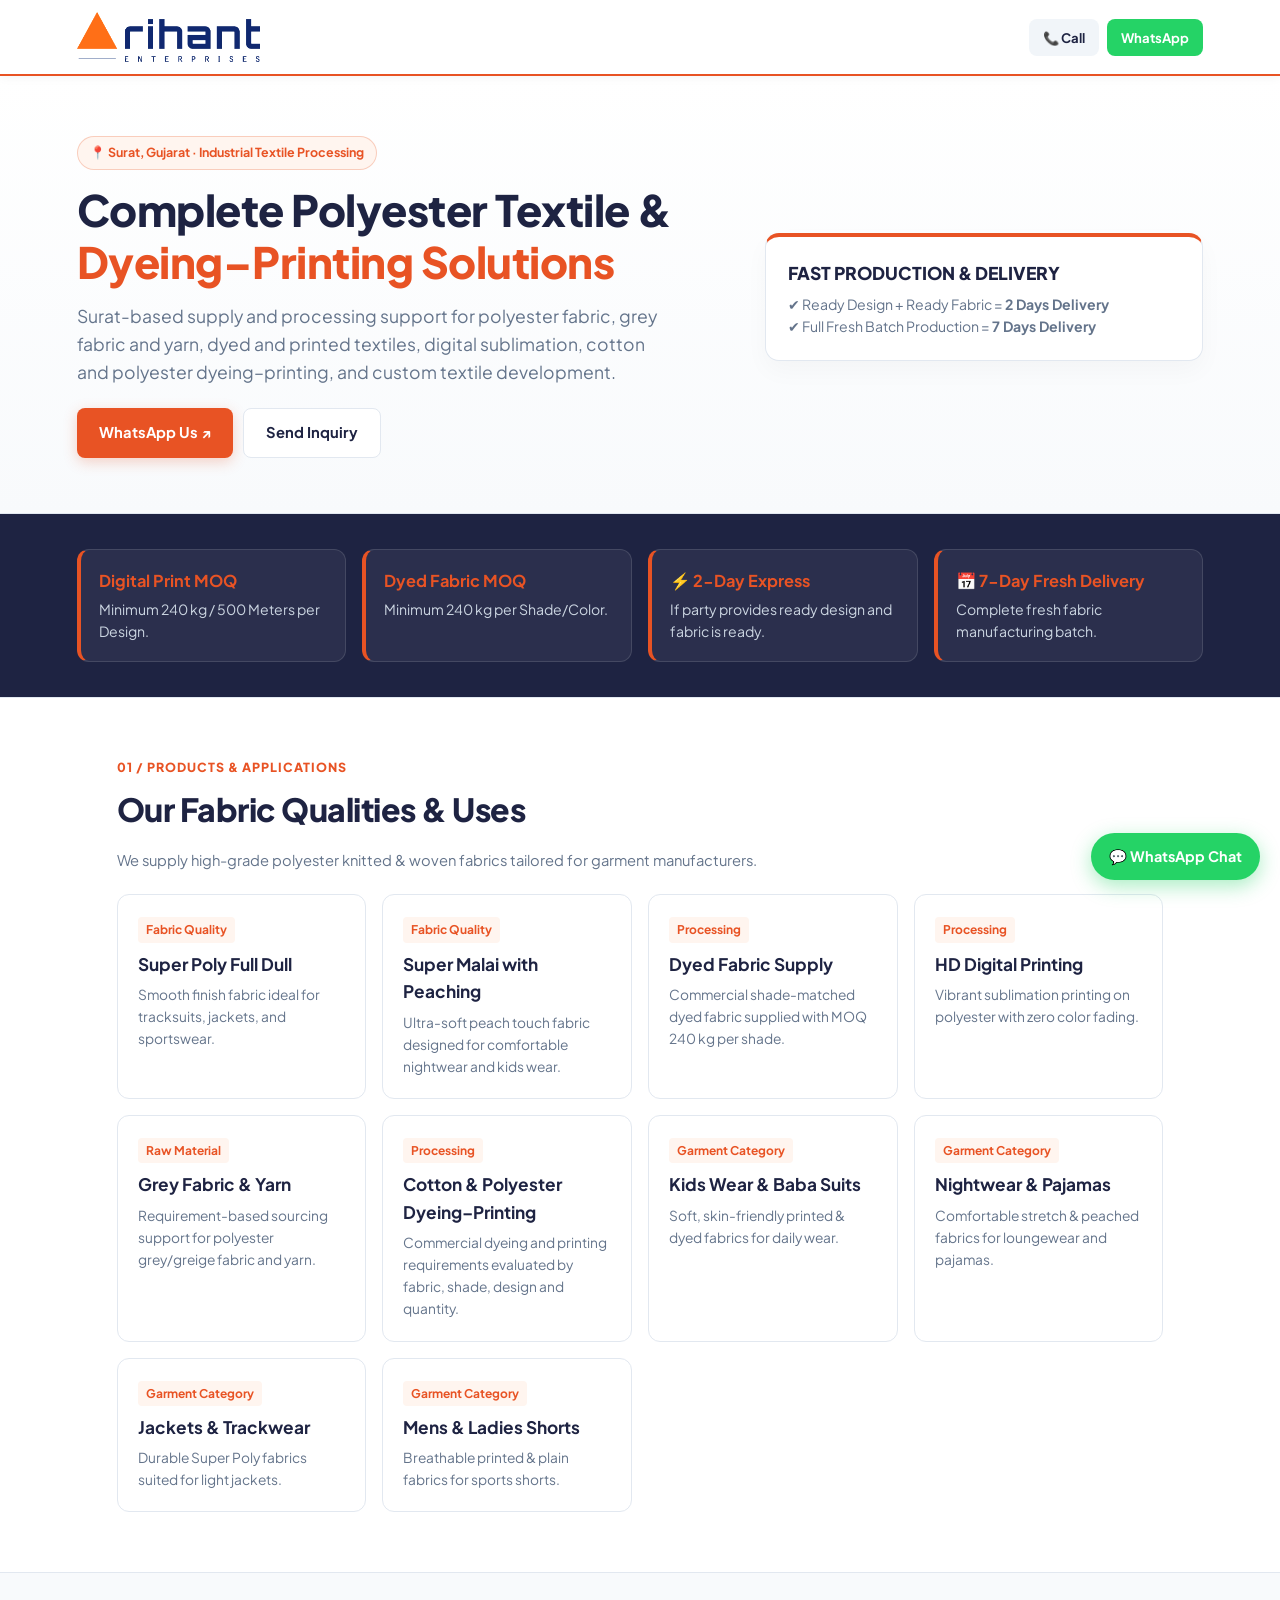
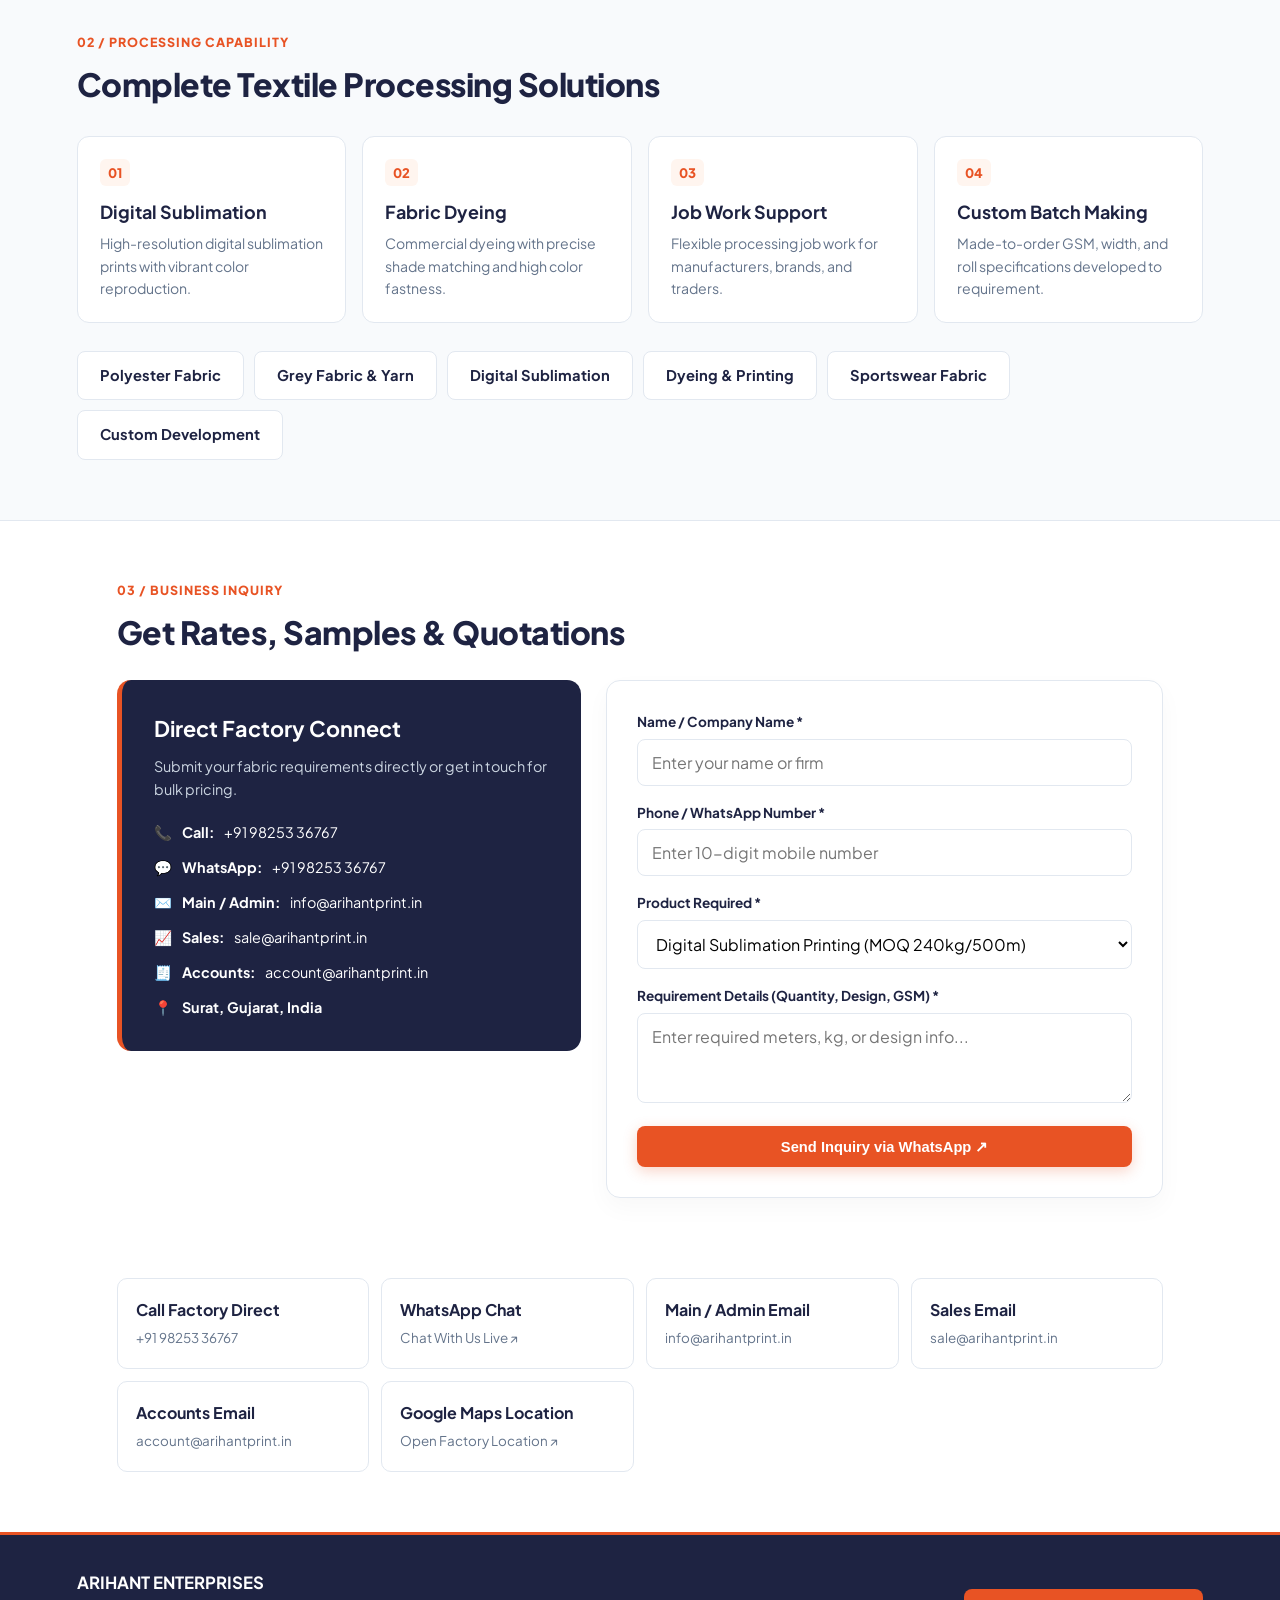
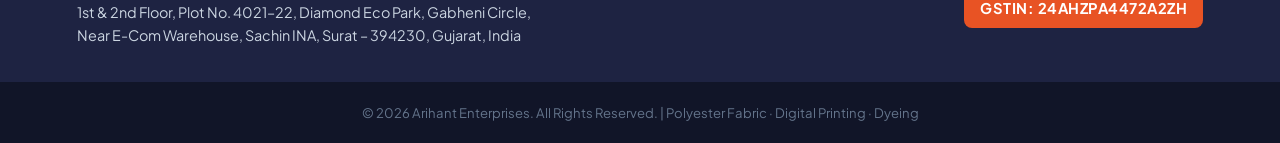
==== commit 6926642a: "Update index.html" ====
--- a/index.html
+++ b/index.html
@@ -23,7 +23,24 @@
     "name": "Arihant Enterprises",
     "url": "https://arihantprint.in/",
     "telephone": "+91-98253-36767",
-    "email": "digital.arihantent@gmail.com",
+    "email": "info@arihantprint.in",
+    "contactPoint": [
+      {
+        "@type": "ContactPoint",
+        "contactType": "customer service",
+        "email": "info@arihantprint.in"
+      },
+      {
+        "@type": "ContactPoint",
+        "contactType": "sales",
+        "email": "sale@arihantprint.in"
+      },
+      {
+        "@type": "ContactPoint",
+        "contactType": "billing support",
+        "email": "account@arihantprint.in"
+      }
+    ],
     "address": {
       "@type": "PostalAddress",
       "streetAddress": "1st & 2nd Floor, Plot No. 4021-22, Diamond Eco Park, Gabheni Circle, Near E-Com Warehouse, Sachin INA",
@@ -461,7 +478,9 @@
           <ul class="contact-list">
             <li>📞 <strong>Call:</strong> +91 98253 36767</li>
             <li>💬 <strong>WhatsApp:</strong> +91 98253 36767</li>
-            <li>✉️ <strong>Email:</strong> digital.arihantent@gmail.com</li>
+            <li>✉️ <strong>Main / Admin:</strong> info@arihantprint.in</li>
+            <li>📈 <strong>Sales:</strong> sale@arihantprint.in</li>
+            <li>🧾 <strong>Accounts:</strong> account@arihantprint.in</li>
             <li>📍 <strong>Surat, Gujarat, India</strong></li>
           </ul>
         </div>
@@ -511,9 +530,17 @@
           <strong>WhatsApp Chat</strong>
           <span>Chat With Us Live ↗</span>
         </a>
-        <a class="contact-card" href="mailto:digital.arihantent@gmail.com">
-          <strong>Email Inquiry</strong>
-          <span>digital.arihantent@gmail.com</span>
+        <a class="contact-card" href="mailto:info@arihantprint.in">
+          <strong>Main / Admin Email</strong>
+          <span>info@arihantprint.in</span>
+        </a>
+        <a class="contact-card" href="mailto:sale@arihantprint.in">
+          <strong>Sales Email</strong>
+          <span>sale@arihantprint.in</span>
+        </a>
+        <a class="contact-card" href="mailto:account@arihantprint.in">
+          <strong>Accounts Email</strong>
+          <span>account@arihantprint.in</span>
         </a>
         <a class="contact-card" href="https://maps.app.goo.gl/d9Dm5mm7cjmCMKSr6" target="_blank" rel="noopener">
           <strong>Google Maps Location</strong>
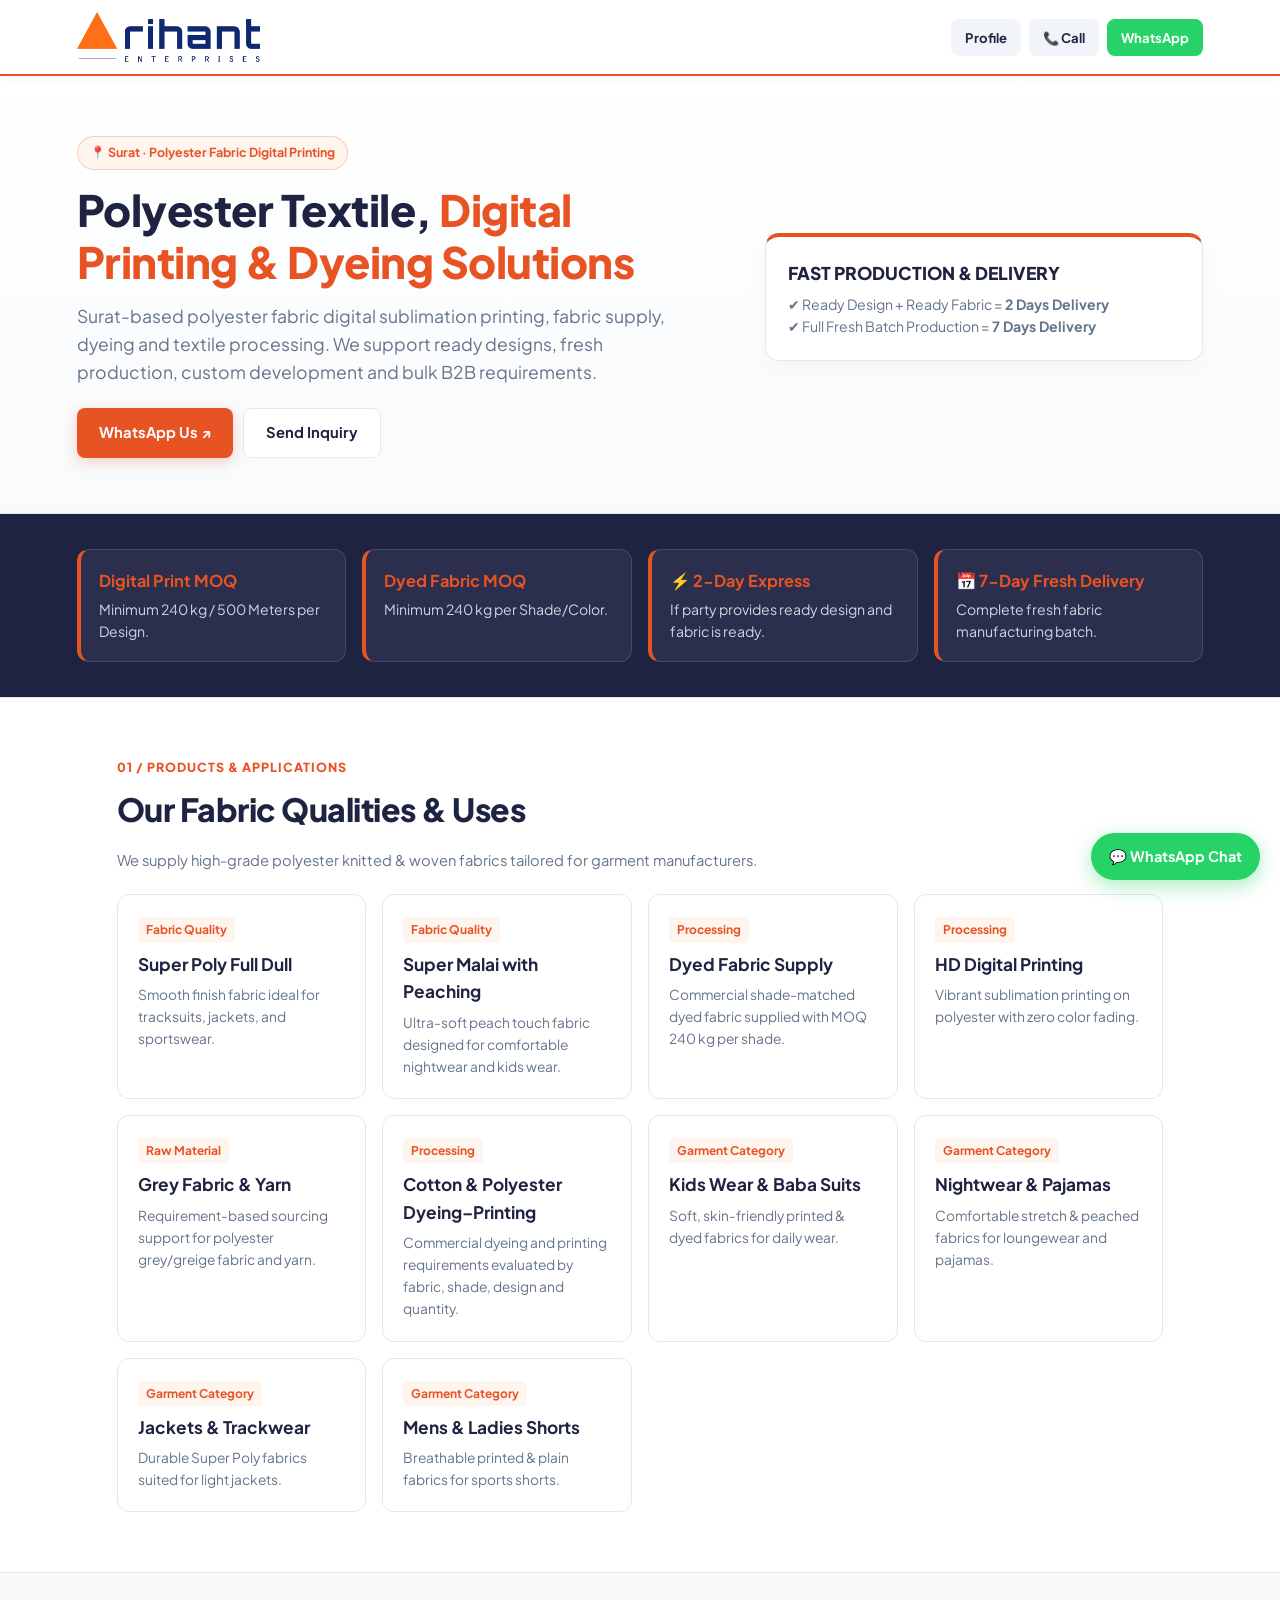
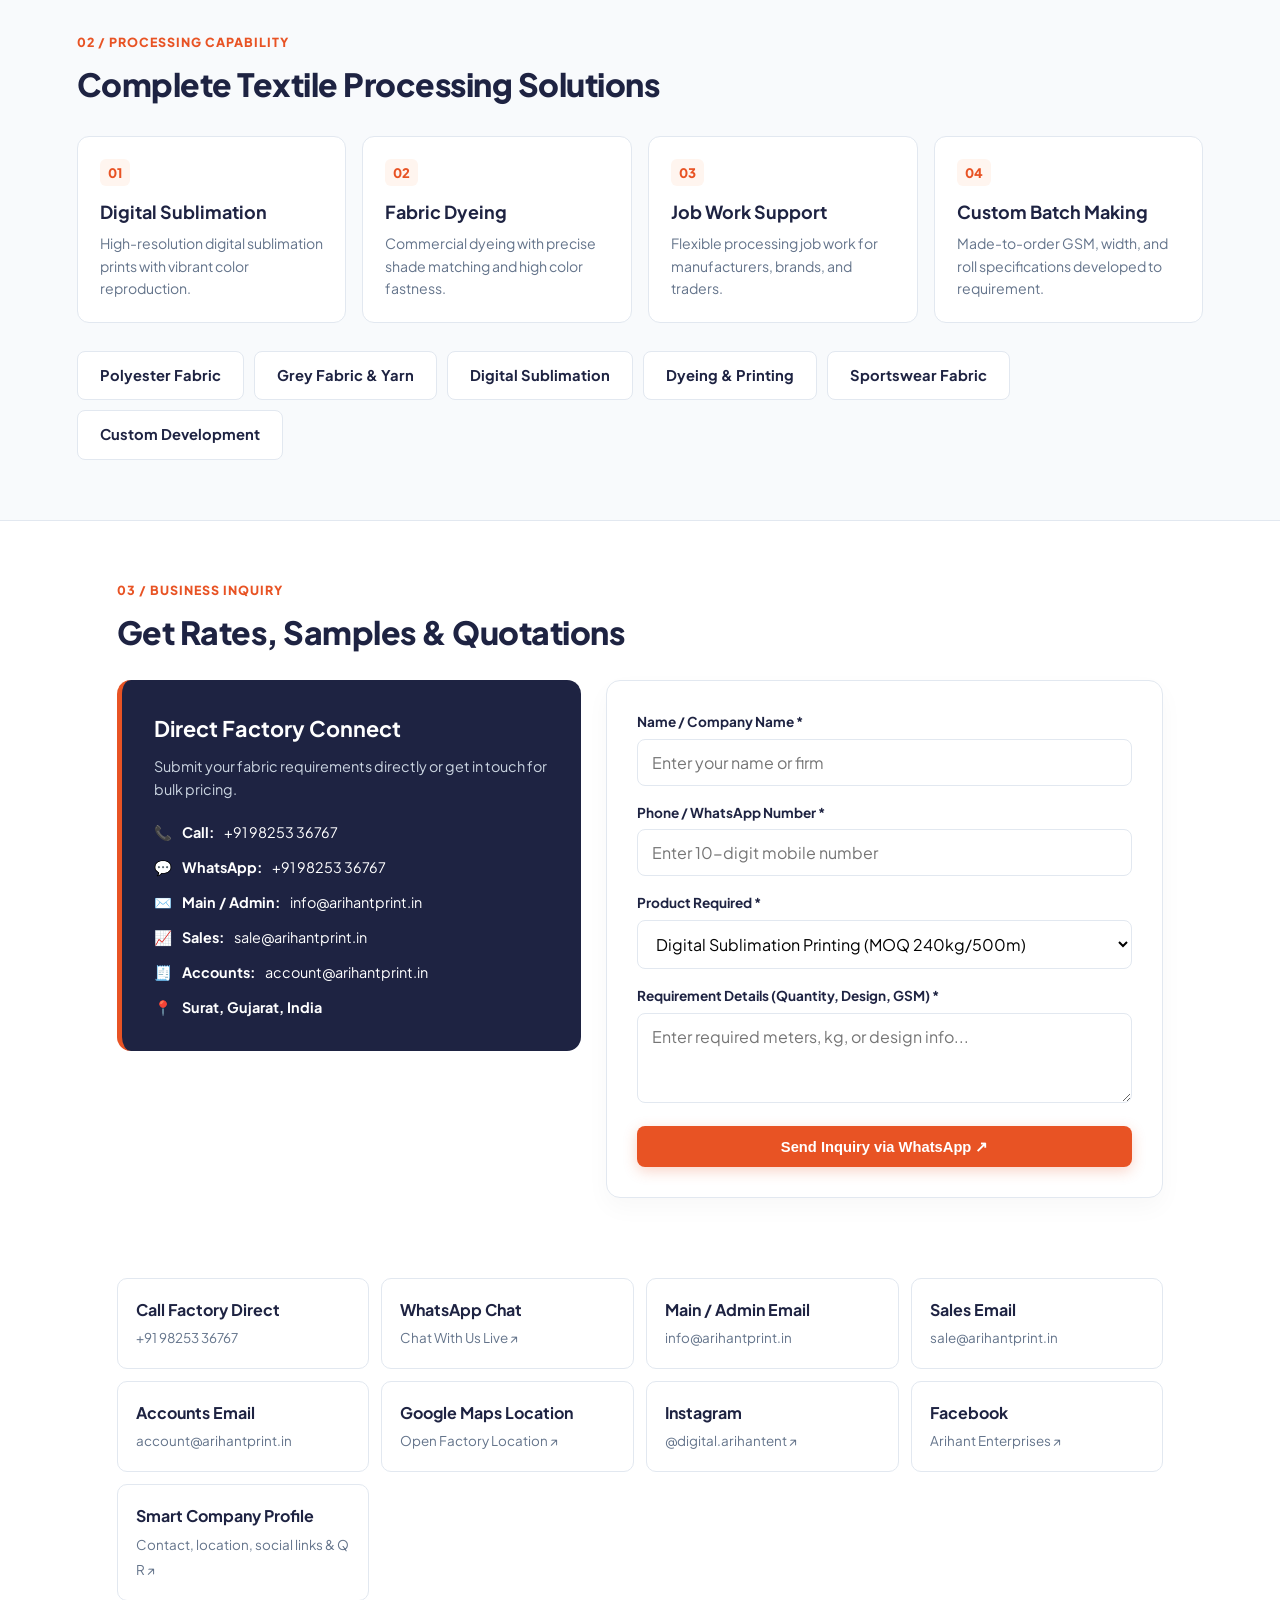
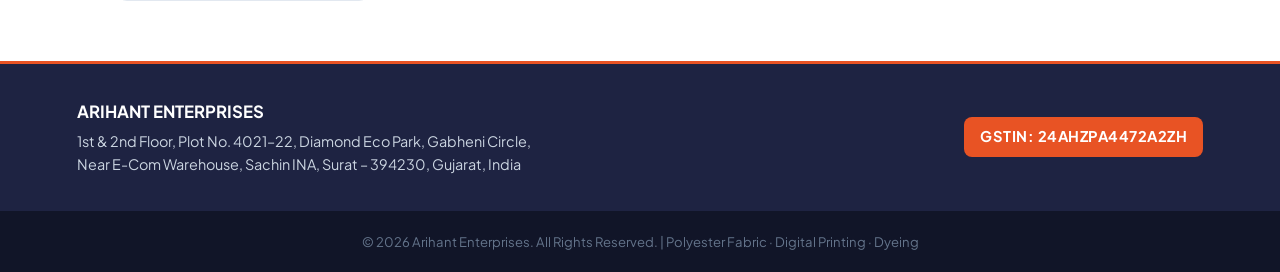
==== commit fabd1a6a: "Add polyester digital printing smart profile" ====
--- a/index.html
+++ b/index.html
@@ -1,586 +1,603 @@
-<!doctype html>
-<html lang="en">
-<head>
-  <meta charset="UTF-8" />
-  <meta name="viewport" content="width=device-width, initial-scale=1.0, maximum-scale=1.0, user-scalable=no" />
-  <title>Polyester Fabric, Dyeing & Digital Printing in Surat | Arihant Enterprises</title>
-  <meta name="description" content="Arihant Enterprises, Surat supplies polyester fabric, grey fabric and yarn, dyed and printed textiles, digital sublimation printing, cotton and polyester processing, and custom textile development." />
-  <meta name="robots" content="index, follow" />
-  <link rel="canonical" href="https://arihantprint.in/" />
-  <meta name="author" content="Arihant Enterprises" />
-  <meta name="theme-color" content="#ffffff" />
-
-  <meta property="og:title" content="Arihant Enterprises | Polyester Textile Solutions in Surat" />
-  <meta property="og:description" content="Polyester fabric, grey fabric and yarn, digital sublimation, dyeing, printing and custom textile development from Surat, Gujarat." />
-  <meta property="og:url" content="https://arihantprint.in/" />
-  <meta property="og:type" content="website" />
-  <meta property="og:site_name" content="Arihant Enterprises" />
-
-  <script type="application/ld+json">
-  {
-    "@context": "https://schema.org",
-    "@type": "LocalBusiness",
-    "name": "Arihant Enterprises",
-    "url": "https://arihantprint.in/",
-    "telephone": "+91-98253-36767",
-    "email": "info@arihantprint.in",
-    "contactPoint": [
-      {
-        "@type": "ContactPoint",
-        "contactType": "customer service",
-        "email": "info@arihantprint.in"
-      },
-      {
-        "@type": "ContactPoint",
-        "contactType": "sales",
-        "email": "sale@arihantprint.in"
-      },
-      {
-        "@type": "ContactPoint",
-        "contactType": "billing support",
-        "email": "account@arihantprint.in"
-      }
+<!doctype html>
+<html lang="en">
+<head>
+  <meta charset="UTF-8" />
+  <meta name="viewport" content="width=device-width, initial-scale=1.0, maximum-scale=1.0, user-scalable=no" />
+  <title>Polyester Fabric, Dyeing & Digital Printing in Surat | Arihant Enterprises</title>
+  <meta name="description" content="Arihant Enterprises, Surat supplies polyester fabric, grey fabric and yarn, dyed and printed textiles, digital sublimation printing, cotton and polyester processing, and custom textile development." />
+  <meta name="robots" content="index, follow" />
+  <link rel="canonical" href="https://arihantprint.in/" />
+  <meta name="author" content="Arihant Enterprises" />
+  <meta name="theme-color" content="#ffffff" />
+
+  <meta property="og:title" content="Arihant Enterprises | Polyester Fabric Digital Printing in Surat" />
+  <meta property="og:description" content="Polyester fabric digital sublimation printing, dyeing, textile processing and custom development from Surat, Gujarat." />
+  <meta property="og:url" content="https://arihantprint.in/" />
+  <meta property="og:type" content="website" />
+  <meta property="og:site_name" content="Arihant Enterprises" />
+
+  <script type="application/ld+json">
+  {
+    "@context": "https://schema.org",
+    "@type": "LocalBusiness",
+    "name": "Arihant Enterprises",
+    "url": "https://arihantprint.in/",
+    "telephone": "+91-98253-36767",
+    "email": "info@arihantprint.in",
+    "contactPoint": [
+      {
+        "@type": "ContactPoint",
+        "contactType": "customer service",
+        "email": "info@arihantprint.in"
+      },
+      {
+        "@type": "ContactPoint",
+        "contactType": "sales",
+        "email": "sale@arihantprint.in"
+      },
+      {
+        "@type": "ContactPoint",
+        "contactType": "billing support",
+        "email": "account@arihantprint.in"
+      }
+    ],
+    "address": {
+      "@type": "PostalAddress",
+      "streetAddress": "1st & 2nd Floor, Plot No. 4021-22, Diamond Eco Park, Gabheni Circle, Near E-Com Warehouse, Sachin INA",
+      "addressLocality": "Surat",
+      "addressRegion": "Gujarat",
+      "postalCode": "394230",
+      "addressCountry": "IN"
+    },
+    "areaServed": "India",
+    "sameAs": [
+      "https://www.instagram.com/digital.arihantent/",
+      "https://www.facebook.com/profile.php?id=61592686416229"
     ],
-    "address": {
-      "@type": "PostalAddress",
-      "streetAddress": "1st & 2nd Floor, Plot No. 4021-22, Diamond Eco Park, Gabheni Circle, Near E-Com Warehouse, Sachin INA",
-      "addressLocality": "Surat",
-      "addressRegion": "Gujarat",
-      "postalCode": "394230",
-      "addressCountry": "IN"
-    },
-    "areaServed": "India",
-    "knowsAbout": ["Polyester fabric", "Grey fabric", "Polyester yarn", "Digital sublimation printing", "Fabric dyeing", "Textile printing", "Custom textile development"]
-  }
-  </script>
-
-  <!-- Google Fonts -->
-  <link rel="preconnect" href="https://fonts.googleapis.com" />
-  <link rel="preconnect" href="https://fonts.gstatic.com" crossorigin />
-  <link href="https://fonts.googleapis.com/css2?family=Plus+Jakarta+Sans:wght@400;500;600;700;800&display=swap" rel="stylesheet" />
-
-  <style>
-    :root {
-      --brand-orange: #e85324;
-      --brand-orange-light: #fff5ef;
-      --brand-navy: #1e2342;
-      --bg-slate: #f8fafc;
-      --border-color: #e2e8f0;
-      --text-main: #334155;
-    }
-
-    * { box-sizing: border-box; margin: 0; padding: 0; -webkit-tap-highlight-color: transparent; }
-    html { scroll-behavior: smooth; }
-    body { 
-      font-family: 'Plus Jakarta Sans', sans-serif; 
-      color: var(--text-main); 
-      background-color: #ffffff; 
-      line-height: 1.6; 
-      -webkit-font-smoothing: antialiased;
-    }
-
-    /* HEADER - MOBILE OPTIMIZED */
-    .site-header {
-      position: sticky; top: 0; z-index: 1000;
-      background: #ffffff;
-      border-bottom: 2px solid var(--brand-orange);
-      padding: 12px 4%;
-      display: flex; justify-content: space-between; align-items: center;
-      box-shadow: 0 2px 10px rgba(0,0,0,0.04);
-    }
-    .brand-link { display: flex; align-items: center; text-decoration: none; }
-    .original-logo-img {
-      height: 42px; width: auto; object-fit: contain; display: block;
-      mix-blend-mode: multiply; filter: contrast(120%) brightness(102%);
-    }
-    @media (min-width: 768px) {
-      .site-header { padding: 12px 6%; }
-      .original-logo-img { height: 50px; }
-    }
-
-    .header-actions { display: flex; gap: 8px; align-items: center; }
-    .btn-header {
-      padding: 8px 14px; border-radius: 8px; font-weight: 700; font-size: 0.82rem;
-      text-decoration: none; transition: all 0.2s ease; display: inline-flex; align-items: center; gap: 4px;
-      white-space: nowrap;
-    }
-    .btn-call-header { background: #f1f5f9; color: var(--brand-navy); }
-    .btn-wa-header { background: #25d366; color: #ffffff; }
-
-    /* HERO SECTION - MOBILE PERFECT */
-    .hero {
-      padding: 40px 4% 40px;
-      background: linear-gradient(180deg, #ffffff 0%, var(--bg-slate) 100%);
-      border-bottom: 1px solid var(--border-color);
-      text-align: center;
-    }
-    @media (min-width: 900px) {
-      .hero { padding: 60px 6% 55px; text-align: left; }
-    }
-    .hero-container {
-      max-width: 1200px; margin: 0 auto;
-      display: grid; grid-template-columns: 1fr; gap: 30px; align-items: center;
-    }
-    @media (min-width: 900px) {
-      .hero-container { grid-template-columns: 1.2fr 0.8fr; }
-    }
-    .badge {
-      display: inline-flex; align-items: center; gap: 6px;
-      background: var(--brand-orange-light); color: var(--brand-orange);
-      border: 1px solid rgba(232, 83, 36, 0.25);
-      padding: 6px 12px; border-radius: 30px; font-size: 0.78rem; font-weight: 700;
-      margin-bottom: 14px;
-    }
-    .hero h1 {
-      font-size: 2.1rem; font-weight: 800; color: var(--brand-navy);
-      line-height: 1.2; margin-bottom: 14px; letter-spacing: -0.5px;
-    }
-    @media (min-width: 768px) {
-      .hero h1 { font-size: 2.7rem; }
-    }
-    .hero h1 span { color: var(--brand-orange); }
-    .hero p.lead {
-      font-size: 0.98rem; color: #64748b; margin-bottom: 22px; max-width: 600px; font-weight: 400; margin-left: auto; margin-right: auto;
-    }
-    @media (min-width: 900px) { .hero p.lead { margin-left: 0; margin-right: 0; font-size: 1.1rem; } }
-    
-    .hero-buttons { display: flex; flex-wrap: wrap; gap: 10px; justify-content: center; }
-    @media (min-width: 900px) { .hero-buttons { justify-content: flex-start; } }
-    
-    .btn {
-      padding: 12px 22px; border-radius: 8px; font-weight: 700; text-decoration: none;
-      display: inline-flex; align-items: center; justify-content: center; gap: 8px; font-size: 0.92rem; 
-      transition: all 0.2s; border: none; cursor: pointer; width: 100%;
-    }
-    @media (min-width: 480px) { .btn { width: auto; } }
-    .btn-primary { background: var(--brand-orange); color: #ffffff; box-shadow: 0 4px 14px rgba(232, 83, 36, 0.25); }
-    .btn-secondary { background: #ffffff; color: var(--brand-navy); border: 1px solid var(--border-color); }
-
-    .hero-card {
-      background: #ffffff; border: 1px solid var(--border-color);
-      border-top: 4px solid var(--brand-orange);
-      padding: 22px; border-radius: 14px; box-shadow: 0 10px 25px rgba(0,0,0,0.03);
-      text-align: left;
-    }
-    .hero-card h3 { font-size: 1.1rem; color: var(--brand-navy); margin-bottom: 6px; font-weight: 800; }
-    .hero-card p { font-size: 0.88rem; color: #64748b; }
-
-    /* B2B HIGHLIGHT BOX */
-    .b2b-highlight {
-      background: var(--brand-navy); color: #ffffff; padding: 30px 4%; border-bottom: 1px solid var(--border-color);
-    }
-    @media (min-width: 768px) { .b2b-highlight { padding: 35px 6%; } }
-    .b2b-grid {
-      max-width: 1200px; margin: 0 auto; display: grid;
-      grid-template-columns: 1fr; gap: 16px;
-    }
-    @media (min-width: 600px) { .b2b-grid { grid-template-columns: repeat(2, 1fr); } }
-    @media (min-width: 992px) { .b2b-grid { grid-template-columns: repeat(4, 1fr); } }
-    
-    .b2b-card {
-      background: rgba(255, 255, 255, 0.06); border: 1px solid rgba(255, 255, 255, 0.12);
-      padding: 18px; border-radius: 12px; border-left: 4px solid var(--brand-orange);
-    }
-    .b2b-card strong { color: var(--brand-orange); font-size: 1.02rem; display: block; margin-bottom: 4px; }
-    .b2b-card p { color: #cbd5e1; font-size: 0.88rem; margin: 0; }
-
-    /* SECTIONS */
-    .section { padding: 45px 4%; max-width: 1200px; margin: 0 auto; }
-    @media (min-width: 768px) { .section { padding: 60px 6%; } }
-    .section-label { color: var(--brand-orange); font-weight: 800; font-size: 0.78rem; text-transform: uppercase; letter-spacing: 1px; margin-bottom: 6px; }
-    .section h2 { font-size: 1.7rem; font-weight: 800; color: var(--brand-navy); margin-bottom: 14px; letter-spacing: -0.5px; }
-    @media (min-width: 768px) { .section h2 { font-size: 2rem; } }
-
-    /* CATALOG GRID */
-    .catalog-grid {
-      display: grid; grid-template-columns: 1fr; gap: 16px; margin-top: 22px;
-    }
-    @media (min-width: 600px) { .catalog-grid { grid-template-columns: repeat(2, 1fr); } }
-    @media (min-width: 992px) { .catalog-grid { grid-template-columns: repeat(4, 1fr); } }
-    
-    .catalog-card {
-      background: #ffffff; border: 1px solid var(--border-color); border-radius: 12px; padding: 20px;
-      transition: all 0.2s ease;
-    }
-    .catalog-card .tag {
-      background: var(--brand-orange-light); color: var(--brand-orange); font-weight: 700;
-      font-size: 0.75rem; padding: 3px 8px; border-radius: 4px; display: inline-block; margin-bottom: 8px;
-    }
-    .catalog-card h3 { font-size: 1.08rem; color: var(--brand-navy); font-weight: 700; margin-bottom: 6px; }
-    .catalog-card p { font-size: 0.86rem; color: #64748b; }
-
-    /* SERVICES GRID */
-    .service-grid {
-      display: grid; grid-template-columns: 1fr; gap: 16px; margin-top: 25px;
-    }
-    @media (min-width: 600px) { .service-grid { grid-template-columns: repeat(2, 1fr); } }
-    @media (min-width: 992px) { .service-grid { grid-template-columns: repeat(4, 1fr); } }
-
-    .service-card {
-      background: #ffffff; padding: 22px; border-radius: 12px; border: 1px solid var(--border-color);
-    }
-    .service-card .num {
-      color: var(--brand-orange); font-weight: 800; font-size: 0.82rem; background: var(--brand-orange-light);
-      padding: 3px 8px; border-radius: 6px; display: inline-block; margin-bottom: 12px;
-    }
-    .service-card h3 { font-size: 1.12rem; font-weight: 700; color: var(--brand-navy); margin-bottom: 6px; }
-    .service-card p { color: #64748b; font-size: 0.88rem; }
-
-    /* INQUIRY FORM */
-    .inquiry-wrapper {
-      display: grid; grid-template-columns: 1fr; gap: 25px; margin-top: 22px;
-    }
-    @media (min-width: 900px) {
-      .inquiry-wrapper { grid-template-columns: 1fr 1.2fr; align-items: start; }
-    }
-    .inquiry-info {
-      background: var(--brand-navy); color: #ffffff; padding: 25px; border-radius: 14px; border-left: 5px solid var(--brand-orange);
-    }
-    @media (min-width: 768px) { .inquiry-info { padding: 32px; } }
-    .inquiry-info h3 { font-size: 1.35rem; margin-bottom: 8px; }
-    .inquiry-info p { color: #cbd5e1; font-size: 0.9rem; margin-bottom: 20px; }
-    .contact-list { list-style: none; display: flex; flex-direction: column; gap: 12px; }
-    .contact-list li { display: flex; gap: 10px; align-items: center; font-size: 0.9rem; word-break: break-all; }
-
-    .inquiry-form-card {
-      background: #ffffff; border: 1px solid var(--border-color); padding: 24px; border-radius: 14px;
-      box-shadow: 0 10px 25px rgba(0,0,0,0.03);
-    }
-    @media (min-width: 768px) { .inquiry-form-card { padding: 30px; } }
-    .form-group { margin-bottom: 16px; }
-    .form-group label { display: block; font-weight: 700; font-size: 0.85rem; color: var(--brand-navy); margin-bottom: 6px; }
-    .form-control {
-      width: 100%; padding: 12px 14px; border: 1px solid var(--border-color); border-radius: 8px;
-      font-family: inherit; font-size: 1rem; /* 16px avoids auto-zoom on iPhones */
-      background: #fff;
-    }
-    .form-control:focus { outline: none; border-color: var(--brand-orange); box-shadow: 0 0 0 3px rgba(232, 83, 36, 0.1); }
-    textarea.form-control { resize: vertical; min-height: 90px; }
-
-    /* CONTACT QUICK CARDS */
-    .contact-grid {
-      display: grid; grid-template-columns: 1fr; gap: 12px; margin-top: 20px;
-    }
-    @media (min-width: 600px) { .contact-grid { grid-template-columns: repeat(2, 1fr); } }
-    @media (min-width: 992px) { .contact-grid { grid-template-columns: repeat(4, 1fr); } }
-
-    .contact-card {
-      background: #ffffff; border: 1px solid var(--border-color); padding: 18px; border-radius: 10px;
-      text-decoration: none; color: inherit; display: block;
-    }
-    .contact-card strong { font-size: 1rem; color: var(--brand-navy); display: block; margin-bottom: 2px; }
-    .contact-card span { font-size: 0.84rem; color: #64748b; word-break: break-all; }
-
-    /* ADDRESS STRIP & GSTIN */
-    .address-strip {
-      background: var(--brand-navy); color: #cbd5e1; padding: 30px 4%;
-      font-size: 0.9rem; border-top: 3px solid var(--brand-orange);
-    }
-    @media (min-width: 768px) { .address-strip { padding: 35px 6%; } }
-    .address-wrapper {
-      max-width: 1200px; margin: 0 auto; display: flex; flex-direction: column; gap: 16px;
-    }
-    @media (min-width: 768px) {
-      .address-wrapper { flex-direction: row; justify-content: space-between; align-items: center; }
-    }
-    .address-wrapper strong { color: #ffffff; }
-    .gstin-badge {
-      background: var(--brand-orange); color: #ffffff; padding: 8px 16px; border-radius: 8px;
-      font-weight: 700; font-size: 0.92rem; display: inline-block; letter-spacing: 0.5px;
-    }
-
-    /* FLOATING WHATSAPP BUTTON - APPLE & ANDROID TOUCH FRIENDLY */
-    .floating-wa {
-      position: fixed; bottom: 20px; right: 20px; z-index: 2000;
-      background: #25d366; color: #ffffff; padding: 12px 18px; border-radius: 30px;
-      font-weight: 700; font-size: 0.9rem; text-decoration: none;
-      box-shadow: 0 6px 20px rgba(37,211,102,0.4); display: flex; align-items: center; gap: 6px;
-      -webkit-tap-highlight-color: transparent;
-    }
-
-    /* FOOTER */
-    footer { background: #111528; color: #64748b; padding: 20px 4%; font-size: 0.82rem; text-align: center; }
-  </style>
-</head>
-<body>
-
-  <!-- FLOATING WHATSAPP BUTTON -->
-  <a class="floating-wa" href="https://wa.me/919825336767?text=Hello%20Arihant%20Enterprises%2C%20I%20have%20a%20bulk%20fabric%20requirement." target="_blank" rel="noopener">
-    💬 WhatsApp Chat
-  </a>
-
-  <!-- HEADER -->
-  <header class="site-header">
-    <a href="#top" class="brand-link" aria-label="Arihant Enterprises Home">
-      <img class="original-logo-img" src="logo.jpeg" alt="Arihant Enterprises Logo" />
-    </a>
-
+    "knowsAbout": ["Polyester fabric", "Polyester fabric digital printing", "Digital sublimation printing", "Grey fabric", "Polyester yarn", "Fabric dyeing", "Textile printing", "Custom textile development"]
+  }
+  </script>
+
+  <!-- Google Fonts -->
+  <link rel="preconnect" href="https://fonts.googleapis.com" />
+  <link rel="preconnect" href="https://fonts.gstatic.com" crossorigin />
+  <link href="https://fonts.googleapis.com/css2?family=Plus+Jakarta+Sans:wght@400;500;600;700;800&display=swap" rel="stylesheet" />
+
+  <style>
+    :root {
+      --brand-orange: #e85324;
+      --brand-orange-light: #fff5ef;
+      --brand-navy: #1e2342;
+      --bg-slate: #f8fafc;
+      --border-color: #e2e8f0;
+      --text-main: #334155;
+    }
+
+    * { box-sizing: border-box; margin: 0; padding: 0; -webkit-tap-highlight-color: transparent; }
+    html { scroll-behavior: smooth; }
+    body { 
+      font-family: 'Plus Jakarta Sans', sans-serif; 
+      color: var(--text-main); 
+      background-color: #ffffff; 
+      line-height: 1.6; 
+      -webkit-font-smoothing: antialiased;
+    }
+
+    /* HEADER - MOBILE OPTIMIZED */
+    .site-header {
+      position: sticky; top: 0; z-index: 1000;
+      background: #ffffff;
+      border-bottom: 2px solid var(--brand-orange);
+      padding: 12px 4%;
+      display: flex; justify-content: space-between; align-items: center;
+      box-shadow: 0 2px 10px rgba(0,0,0,0.04);
+    }
+    .brand-link { display: flex; align-items: center; text-decoration: none; }
+    .original-logo-img {
+      height: 42px; width: auto; object-fit: contain; display: block;
+      mix-blend-mode: multiply; filter: contrast(120%) brightness(102%);
+    }
+    @media (min-width: 768px) {
+      .site-header { padding: 12px 6%; }
+      .original-logo-img { height: 50px; }
+    }
+
+    .header-actions { display: flex; gap: 8px; align-items: center; }
+    .btn-header {
+      padding: 8px 14px; border-radius: 8px; font-weight: 700; font-size: 0.82rem;
+      text-decoration: none; transition: all 0.2s ease; display: inline-flex; align-items: center; gap: 4px;
+      white-space: nowrap;
+    }
+    .btn-call-header { background: #f1f5f9; color: var(--brand-navy); }
+    .btn-wa-header { background: #25d366; color: #ffffff; }
+
+    /* HERO SECTION - MOBILE PERFECT */
+    .hero {
+      padding: 40px 4% 40px;
+      background: linear-gradient(180deg, #ffffff 0%, var(--bg-slate) 100%);
+      border-bottom: 1px solid var(--border-color);
+      text-align: center;
+    }
+    @media (min-width: 900px) {
+      .hero { padding: 60px 6% 55px; text-align: left; }
+    }
+    .hero-container {
+      max-width: 1200px; margin: 0 auto;
+      display: grid; grid-template-columns: 1fr; gap: 30px; align-items: center;
+    }
+    @media (min-width: 900px) {
+      .hero-container { grid-template-columns: 1.2fr 0.8fr; }
+    }
+    .badge {
+      display: inline-flex; align-items: center; gap: 6px;
+      background: var(--brand-orange-light); color: var(--brand-orange);
+      border: 1px solid rgba(232, 83, 36, 0.25);
+      padding: 6px 12px; border-radius: 30px; font-size: 0.78rem; font-weight: 700;
+      margin-bottom: 14px;
+    }
+    .hero h1 {
+      font-size: 2.1rem; font-weight: 800; color: var(--brand-navy);
+      line-height: 1.2; margin-bottom: 14px; letter-spacing: -0.5px;
+    }
+    @media (min-width: 768px) {
+      .hero h1 { font-size: 2.7rem; }
+    }
+    .hero h1 span { color: var(--brand-orange); }
+    .hero p.lead {
+      font-size: 0.98rem; color: #64748b; margin-bottom: 22px; max-width: 600px; font-weight: 400; margin-left: auto; margin-right: auto;
+    }
+    @media (min-width: 900px) { .hero p.lead { margin-left: 0; margin-right: 0; font-size: 1.1rem; } }
+    
+    .hero-buttons { display: flex; flex-wrap: wrap; gap: 10px; justify-content: center; }
+    @media (min-width: 900px) { .hero-buttons { justify-content: flex-start; } }
+    
+    .btn {
+      padding: 12px 22px; border-radius: 8px; font-weight: 700; text-decoration: none;
+      display: inline-flex; align-items: center; justify-content: center; gap: 8px; font-size: 0.92rem; 
+      transition: all 0.2s; border: none; cursor: pointer; width: 100%;
+    }
+    @media (min-width: 480px) { .btn { width: auto; } }
+    .btn-primary { background: var(--brand-orange); color: #ffffff; box-shadow: 0 4px 14px rgba(232, 83, 36, 0.25); }
+    .btn-secondary { background: #ffffff; color: var(--brand-navy); border: 1px solid var(--border-color); }
+
+    .hero-card {
+      background: #ffffff; border: 1px solid var(--border-color);
+      border-top: 4px solid var(--brand-orange);
+      padding: 22px; border-radius: 14px; box-shadow: 0 10px 25px rgba(0,0,0,0.03);
+      text-align: left;
+    }
+    .hero-card h3 { font-size: 1.1rem; color: var(--brand-navy); margin-bottom: 6px; font-weight: 800; }
+    .hero-card p { font-size: 0.88rem; color: #64748b; }
+
+    /* B2B HIGHLIGHT BOX */
+    .b2b-highlight {
+      background: var(--brand-navy); color: #ffffff; padding: 30px 4%; border-bottom: 1px solid var(--border-color);
+    }
+    @media (min-width: 768px) { .b2b-highlight { padding: 35px 6%; } }
+    .b2b-grid {
+      max-width: 1200px; margin: 0 auto; display: grid;
+      grid-template-columns: 1fr; gap: 16px;
+    }
+    @media (min-width: 600px) { .b2b-grid { grid-template-columns: repeat(2, 1fr); } }
+    @media (min-width: 992px) { .b2b-grid { grid-template-columns: repeat(4, 1fr); } }
+    
+    .b2b-card {
+      background: rgba(255, 255, 255, 0.06); border: 1px solid rgba(255, 255, 255, 0.12);
+      padding: 18px; border-radius: 12px; border-left: 4px solid var(--brand-orange);
+    }
+    .b2b-card strong { color: var(--brand-orange); font-size: 1.02rem; display: block; margin-bottom: 4px; }
+    .b2b-card p { color: #cbd5e1; font-size: 0.88rem; margin: 0; }
+
+    /* SECTIONS */
+    .section { padding: 45px 4%; max-width: 1200px; margin: 0 auto; }
+    @media (min-width: 768px) { .section { padding: 60px 6%; } }
+    .section-label { color: var(--brand-orange); font-weight: 800; font-size: 0.78rem; text-transform: uppercase; letter-spacing: 1px; margin-bottom: 6px; }
+    .section h2 { font-size: 1.7rem; font-weight: 800; color: var(--brand-navy); margin-bottom: 14px; letter-spacing: -0.5px; }
+    @media (min-width: 768px) { .section h2 { font-size: 2rem; } }
+
+    /* CATALOG GRID */
+    .catalog-grid {
+      display: grid; grid-template-columns: 1fr; gap: 16px; margin-top: 22px;
+    }
+    @media (min-width: 600px) { .catalog-grid { grid-template-columns: repeat(2, 1fr); } }
+    @media (min-width: 992px) { .catalog-grid { grid-template-columns: repeat(4, 1fr); } }
+    
+    .catalog-card {
+      background: #ffffff; border: 1px solid var(--border-color); border-radius: 12px; padding: 20px;
+      transition: all 0.2s ease;
+    }
+    .catalog-card .tag {
+      background: var(--brand-orange-light); color: var(--brand-orange); font-weight: 700;
+      font-size: 0.75rem; padding: 3px 8px; border-radius: 4px; display: inline-block; margin-bottom: 8px;
+    }
+    .catalog-card h3 { font-size: 1.08rem; color: var(--brand-navy); font-weight: 700; margin-bottom: 6px; }
+    .catalog-card p { font-size: 0.86rem; color: #64748b; }
+
+    /* SERVICES GRID */
+    .service-grid {
+      display: grid; grid-template-columns: 1fr; gap: 16px; margin-top: 25px;
+    }
+    @media (min-width: 600px) { .service-grid { grid-template-columns: repeat(2, 1fr); } }
+    @media (min-width: 992px) { .service-grid { grid-template-columns: repeat(4, 1fr); } }
+
+    .service-card {
+      background: #ffffff; padding: 22px; border-radius: 12px; border: 1px solid var(--border-color);
+    }
+    .service-card .num {
+      color: var(--brand-orange); font-weight: 800; font-size: 0.82rem; background: var(--brand-orange-light);
+      padding: 3px 8px; border-radius: 6px; display: inline-block; margin-bottom: 12px;
+    }
+    .service-card h3 { font-size: 1.12rem; font-weight: 700; color: var(--brand-navy); margin-bottom: 6px; }
+    .service-card p { color: #64748b; font-size: 0.88rem; }
+
+    /* INQUIRY FORM */
+    .inquiry-wrapper {
+      display: grid; grid-template-columns: 1fr; gap: 25px; margin-top: 22px;
+    }
+    @media (min-width: 900px) {
+      .inquiry-wrapper { grid-template-columns: 1fr 1.2fr; align-items: start; }
+    }
+    .inquiry-info {
+      background: var(--brand-navy); color: #ffffff; padding: 25px; border-radius: 14px; border-left: 5px solid var(--brand-orange);
+    }
+    @media (min-width: 768px) { .inquiry-info { padding: 32px; } }
+    .inquiry-info h3 { font-size: 1.35rem; margin-bottom: 8px; }
+    .inquiry-info p { color: #cbd5e1; font-size: 0.9rem; margin-bottom: 20px; }
+    .contact-list { list-style: none; display: flex; flex-direction: column; gap: 12px; }
+    .contact-list li { display: flex; gap: 10px; align-items: center; font-size: 0.9rem; word-break: break-all; }
+
+    .inquiry-form-card {
+      background: #ffffff; border: 1px solid var(--border-color); padding: 24px; border-radius: 14px;
+      box-shadow: 0 10px 25px rgba(0,0,0,0.03);
+    }
+    @media (min-width: 768px) { .inquiry-form-card { padding: 30px; } }
+    .form-group { margin-bottom: 16px; }
+    .form-group label { display: block; font-weight: 700; font-size: 0.85rem; color: var(--brand-navy); margin-bottom: 6px; }
+    .form-control {
+      width: 100%; padding: 12px 14px; border: 1px solid var(--border-color); border-radius: 8px;
+      font-family: inherit; font-size: 1rem; /* 16px avoids auto-zoom on iPhones */
+      background: #fff;
+    }
+    .form-control:focus { outline: none; border-color: var(--brand-orange); box-shadow: 0 0 0 3px rgba(232, 83, 36, 0.1); }
+    textarea.form-control { resize: vertical; min-height: 90px; }
+
+    /* CONTACT QUICK CARDS */
+    .contact-grid {
+      display: grid; grid-template-columns: 1fr; gap: 12px; margin-top: 20px;
+    }
+    @media (min-width: 600px) { .contact-grid { grid-template-columns: repeat(2, 1fr); } }
+    @media (min-width: 992px) { .contact-grid { grid-template-columns: repeat(4, 1fr); } }
+
+    .contact-card {
+      background: #ffffff; border: 1px solid var(--border-color); padding: 18px; border-radius: 10px;
+      text-decoration: none; color: inherit; display: block;
+    }
+    .contact-card strong { font-size: 1rem; color: var(--brand-navy); display: block; margin-bottom: 2px; }
+    .contact-card span { font-size: 0.84rem; color: #64748b; word-break: break-all; }
+
+    /* ADDRESS STRIP & GSTIN */
+    .address-strip {
+      background: var(--brand-navy); color: #cbd5e1; padding: 30px 4%;
+      font-size: 0.9rem; border-top: 3px solid var(--brand-orange);
+    }
+    @media (min-width: 768px) { .address-strip { padding: 35px 6%; } }
+    .address-wrapper {
+      max-width: 1200px; margin: 0 auto; display: flex; flex-direction: column; gap: 16px;
+    }
+    @media (min-width: 768px) {
+      .address-wrapper { flex-direction: row; justify-content: space-between; align-items: center; }
+    }
+    .address-wrapper strong { color: #ffffff; }
+    .gstin-badge {
+      background: var(--brand-orange); color: #ffffff; padding: 8px 16px; border-radius: 8px;
+      font-weight: 700; font-size: 0.92rem; display: inline-block; letter-spacing: 0.5px;
+    }
+
+    /* FLOATING WHATSAPP BUTTON - APPLE & ANDROID TOUCH FRIENDLY */
+    .floating-wa {
+      position: fixed; bottom: 20px; right: 20px; z-index: 2000;
+      background: #25d366; color: #ffffff; padding: 12px 18px; border-radius: 30px;
+      font-weight: 700; font-size: 0.9rem; text-decoration: none;
+      box-shadow: 0 6px 20px rgba(37,211,102,0.4); display: flex; align-items: center; gap: 6px;
+      -webkit-tap-highlight-color: transparent;
+    }
+
+    /* FOOTER */
+    footer { background: #111528; color: #64748b; padding: 20px 4%; font-size: 0.82rem; text-align: center; }
+  </style>
+</head>
+<body>
+
+  <!-- FLOATING WHATSAPP BUTTON -->
+  <a class="floating-wa" href="https://wa.me/919825336767?text=Hello%20Arihant%20Enterprises%2C%20I%20have%20a%20bulk%20fabric%20requirement." target="_blank" rel="noopener">
+    💬 WhatsApp Chat
+  </a>
+
+  <!-- HEADER -->
+  <header class="site-header">
+    <a href="#top" class="brand-link" aria-label="Arihant Enterprises Home">
+      <img class="original-logo-img" src="logo.jpeg" alt="Arihant Enterprises Logo" />
+    </a>
+
     <div class="header-actions">
+      <a class="btn-header btn-call-header" href="connect.html">Profile</a>
       <a class="btn-header btn-call-header" href="tel:+919825336767">📞 Call</a>
-      <a class="btn-header btn-wa-header" href="https://wa.me/919825336767?text=Hello%20Arihant%20Enterprises%2C%20I%20would%20like%20to%20enquire." target="_blank" rel="noopener">WhatsApp</a>
-    </div>
-  </header>
-
-  <main id="top">
-    <!-- HERO SECTION -->
-    <section class="hero">
-      <div class="hero-container">
-        <div class="hero-left">
-          <div class="badge">📍 Surat, Gujarat · Industrial Textile Processing</div>
-          <h1>Complete Polyester Textile & <span>Dyeing–Printing Solutions</span></h1>
+      <a class="btn-header btn-wa-header" href="https://wa.me/919825336767?text=Hello%20Arihant%20Enterprises%2C%20I%20would%20like%20to%20enquire." target="_blank" rel="noopener">WhatsApp</a>
+    </div>
+  </header>
+
+  <main id="top">
+    <!-- HERO SECTION -->
+    <section class="hero">
+      <div class="hero-container">
+        <div class="hero-left">
+          <div class="badge">📍 Surat · Polyester Fabric Digital Printing</div>
+          <h1>Polyester Textile, <span>Digital Printing &amp; Dyeing Solutions</span></h1>
           <p class="lead">
-            Surat-based supply and processing support for polyester fabric, grey fabric and yarn, dyed and printed textiles, digital sublimation, cotton and polyester dyeing–printing, and custom textile development.
-          </p>
-          <div class="hero-buttons">
-            <a class="btn btn-primary" href="https://wa.me/919825336767?text=Hello%20Arihant%20Enterprises%2C%20I%20want%20to%20enquire%20about%20fabric%20prices." target="_blank" rel="noopener">
-              WhatsApp Us ↗
-            </a>
-            <a class="btn btn-secondary" href="#inquiry">Send Inquiry</a>
-          </div>
-        </div>
-        <div class="hero-card">
-          <h3>FAST PRODUCTION & DELIVERY</h3>
-          <p>✔ Ready Design + Ready Fabric = <strong>2 Days Delivery</strong><br />
-             ✔ Full Fresh Batch Production = <strong>7 Days Delivery</strong></p>
-        </div>
-      </div>
-    </section>
-
-    <!-- B2B ORDER HIGHLIGHTS -->
-    <section class="b2b-highlight">
-      <div class="b2b-grid">
-        <div class="b2b-card">
-          <strong>Digital Print MOQ</strong>
-          <p>Minimum 240 kg / 500 Meters per Design.</p>
-        </div>
-        <div class="b2b-card">
-          <strong>Dyed Fabric MOQ</strong>
-          <p>Minimum 240 kg per Shade/Color.</p>
-        </div>
-        <div class="b2b-card">
-          <strong>⚡ 2-Day Express</strong>
-          <p>If party provides ready design and fabric is ready.</p>
-        </div>
-        <div class="b2b-card">
-          <strong>📅 7-Day Fresh Delivery</strong>
-          <p>Complete fresh fabric manufacturing batch.</p>
-        </div>
-      </div>
-    </section>
-
-    <!-- FABRIC & APPLICATION CATALOG -->
-    <section class="section" id="catalog">
-      <div class="section-label">01 / Products & Applications</div>
-      <h2>Our Fabric Qualities & Uses</h2>
-      <p style="color: #64748b; font-size: 0.92rem;">We supply high-grade polyester knitted & woven fabrics tailored for garment manufacturers.</p>
-
-      <div class="catalog-grid">
-        <div class="catalog-card">
-          <span class="tag">Fabric Quality</span>
-          <h3>Super Poly Full Dull</h3>
-          <p>Smooth finish fabric ideal for tracksuits, jackets, and sportswear.</p>
-        </div>
-        <div class="catalog-card">
-          <span class="tag">Fabric Quality</span>
-          <h3>Super Malai with Peaching</h3>
-          <p>Ultra-soft peach touch fabric designed for comfortable nightwear and kids wear.</p>
-        </div>
-        <div class="catalog-card">
-          <span class="tag">Processing</span>
-          <h3>Dyed Fabric Supply</h3>
-          <p>Commercial shade-matched dyed fabric supplied with MOQ 240 kg per shade.</p>
-        </div>
-        <div class="catalog-card">
-          <span class="tag">Processing</span>
-          <h3>HD Digital Printing</h3>
-          <p>Vibrant sublimation printing on polyester with zero color fading.</p>
-        </div>
-        <div class="catalog-card">
-          <span class="tag">Raw Material</span>
-          <h3>Grey Fabric & Yarn</h3>
-          <p>Requirement-based sourcing support for polyester grey/greige fabric and yarn.</p>
-        </div>
-        <div class="catalog-card">
-          <span class="tag">Processing</span>
-          <h3>Cotton & Polyester Dyeing–Printing</h3>
-          <p>Commercial dyeing and printing requirements evaluated by fabric, shade, design and quantity.</p>
-        </div>
-        <div class="catalog-card">
-          <span class="tag">Garment Category</span>
-          <h3>Kids Wear & Baba Suits</h3>
-          <p>Soft, skin-friendly printed & dyed fabrics for daily wear.</p>
-        </div>
-        <div class="catalog-card">
-          <span class="tag">Garment Category</span>
-          <h3>Nightwear & Pajamas</h3>
-          <p>Comfortable stretch & peached fabrics for loungewear and pajamas.</p>
-        </div>
-        <div class="catalog-card">
-          <span class="tag">Garment Category</span>
-          <h3>Jackets & Trackwear</h3>
-          <p>Durable Super Poly fabrics suited for light jackets.</p>
-        </div>
-        <div class="catalog-card">
-          <span class="tag">Garment Category</span>
-          <h3>Mens & Ladies Shorts</h3>
-          <p>Breathable printed & plain fabrics for sports shorts.</p>
-        </div>
-      </div>
-    </section>
-
-    <!-- SERVICES SECTION -->
-    <section class="section" id="services" style="background: var(--bg-slate); max-width: 100%; border-top: 1px solid var(--border-color); border-bottom: 1px solid var(--border-color);">
-      <div style="max-width: 1200px; margin: 0 auto;">
-        <div class="section-label">02 / Processing Capability</div>
-        <h2>Complete Textile Processing Solutions</h2>
-        <div class="service-grid">
-          <article class="service-card">
-            <span class="num">01</span>
-            <h3>Digital Sublimation</h3>
-            <p>High-resolution digital sublimation prints with vibrant color reproduction.</p>
-          </article>
-          <article class="service-card">
-            <span class="num">02</span>
-            <h3>Fabric Dyeing</h3>
-            <p>Commercial dyeing with precise shade matching and high color fastness.</p>
-          </article>
-          <article class="service-card">
-            <span class="num">03</span>
-            <h3>Job Work Support</h3>
-            <p>Flexible processing job work for manufacturers, brands, and traders.</p>
-          </article>
-          <article class="service-card">
-            <span class="num">04</span>
-            <h3>Custom Batch Making</h3>
-            <p>Made-to-order GSM, width, and roll specifications developed to requirement.</p>
-          </article>
-        </div>
-        <div class="hero-buttons" style="margin-top: 28px;">
-          <a class="btn btn-secondary" href="polyester-fabric.html">Polyester Fabric</a>
-          <a class="btn btn-secondary" href="grey-fabric-yarn.html">Grey Fabric & Yarn</a>
-          <a class="btn btn-secondary" href="digital-sublimation-printing.html">Digital Sublimation</a>
-          <a class="btn btn-secondary" href="fabric-dyeing-printing.html">Dyeing & Printing</a>
-          <a class="btn btn-secondary" href="sportswear-activewear-fabric.html">Sportswear Fabric</a>
-          <a class="btn btn-secondary" href="custom-textile-development.html">Custom Development</a>
-        </div>
-      </div>
-    </section>
-
-    <!-- INQUIRY FORM SECTION -->
-    <section class="section" id="inquiry">
-      <div class="section-label">03 / Business Inquiry</div>
-      <h2>Get Rates, Samples & Quotations</h2>
-
-      <div class="inquiry-wrapper">
-        <div class="inquiry-info">
-          <h3>Direct Factory Connect</h3>
-          <p>Submit your fabric requirements directly or get in touch for bulk pricing.</p>
-          <ul class="contact-list">
-            <li>📞 <strong>Call:</strong> +91 98253 36767</li>
-            <li>💬 <strong>WhatsApp:</strong> +91 98253 36767</li>
-            <li>✉️ <strong>Main / Admin:</strong> info@arihantprint.in</li>
-            <li>📈 <strong>Sales:</strong> sale@arihantprint.in</li>
-            <li>🧾 <strong>Accounts:</strong> account@arihantprint.in</li>
-            <li>📍 <strong>Surat, Gujarat, India</strong></li>
-          </ul>
-        </div>
-
-        <div class="inquiry-form-card">
-          <form id="whatsappForm" onsubmit="sendToWhatsApp(event)">
-            <div class="form-group">
-              <label for="fullName">Name / Company Name *</label>
-              <input type="text" id="fullName" class="form-control" placeholder="Enter your name or firm" required />
-            </div>
-            <div class="form-group">
-              <label for="phone">Phone / WhatsApp Number *</label>
-              <input type="tel" id="phone" class="form-control" placeholder="Enter 10-digit mobile number" required />
-            </div>
-            <div class="form-group">
-              <label for="serviceType">Product Required *</label>
-              <select id="serviceType" class="form-control" required>
-                <option value="Digital Sublimation Printing (MOQ 240kg/500m)">Digital Sublimation Printing (MOQ 240kg/500m)</option>
-                <option value="Dyed Fabric Supply (MOQ 240kg/shade)">Dyed Fabric Supply (MOQ 240kg/shade)</option>
-                <option value="Super Poly Full Dull">Super Poly Full Dull</option>
-                <option value="Super Malai with Peaching">Super Malai with Peaching</option>
-                <option value="Kids & Nightwear Fabric">Kids & Nightwear Fabric</option>
-                <option value="Grey Fabric or Yarn">Grey Fabric or Yarn</option>
-                <option value="Cotton or Polyester Dyeing and Printing">Cotton or Polyester Dyeing and Printing</option>
-                <option value="Sportswear or Activewear Fabric">Sportswear or Activewear Fabric</option>
-                <option value="Custom Textile Development">Custom Textile Development / Sample Research</option>
-              </select>
-            </div>
-            <div class="form-group">
-              <label for="message">Requirement Details (Quantity, Design, GSM) *</label>
-              <textarea id="message" class="form-control" placeholder="Enter required meters, kg, or design info..." required></textarea>
-            </div>
-            <button type="submit" class="btn btn-primary" style="width: 100%; justify-content: center;">Send Inquiry via WhatsApp ↗</button>
-          </form>
-        </div>
-      </div>
-    </section>
-
-    <!-- CONTACT QUICK CARDS -->
-    <section class="section" id="contact" style="padding-top: 0;">
-      <div class="contact-grid">
-        <a class="contact-card" href="tel:+919825336767">
-          <strong>Call Factory Direct</strong>
-          <span>+91 98253 36767</span>
-        </a>
-        <a class="contact-card" href="https://wa.me/919825336767?text=Hello%20Arihant%20Enterprises%2C%20I%20have%20a%20bulk%20fabric%20requirement." target="_blank" rel="noopener">
-          <strong>WhatsApp Chat</strong>
-          <span>Chat With Us Live ↗</span>
-        </a>
-        <a class="contact-card" href="mailto:info@arihantprint.in">
-          <strong>Main / Admin Email</strong>
-          <span>info@arihantprint.in</span>
-        </a>
-        <a class="contact-card" href="mailto:sale@arihantprint.in">
-          <strong>Sales Email</strong>
-          <span>sale@arihantprint.in</span>
-        </a>
-        <a class="contact-card" href="mailto:account@arihantprint.in">
-          <strong>Accounts Email</strong>
-          <span>account@arihantprint.in</span>
-        </a>
+            Surat-based polyester fabric digital sublimation printing, fabric supply, dyeing and textile processing. We support ready designs, fresh production, custom development and bulk B2B requirements.
+          </p>
+          <div class="hero-buttons">
+            <a class="btn btn-primary" href="https://wa.me/919825336767?text=Hello%20Arihant%20Enterprises%2C%20I%20want%20to%20enquire%20about%20fabric%20prices." target="_blank" rel="noopener">
+              WhatsApp Us ↗
+            </a>
+            <a class="btn btn-secondary" href="#inquiry">Send Inquiry</a>
+          </div>
+        </div>
+        <div class="hero-card">
+          <h3>FAST PRODUCTION & DELIVERY</h3>
+          <p>✔ Ready Design + Ready Fabric = <strong>2 Days Delivery</strong><br />
+             ✔ Full Fresh Batch Production = <strong>7 Days Delivery</strong></p>
+        </div>
+      </div>
+    </section>
+
+    <!-- B2B ORDER HIGHLIGHTS -->
+    <section class="b2b-highlight">
+      <div class="b2b-grid">
+        <div class="b2b-card">
+          <strong>Digital Print MOQ</strong>
+          <p>Minimum 240 kg / 500 Meters per Design.</p>
+        </div>
+        <div class="b2b-card">
+          <strong>Dyed Fabric MOQ</strong>
+          <p>Minimum 240 kg per Shade/Color.</p>
+        </div>
+        <div class="b2b-card">
+          <strong>⚡ 2-Day Express</strong>
+          <p>If party provides ready design and fabric is ready.</p>
+        </div>
+        <div class="b2b-card">
+          <strong>📅 7-Day Fresh Delivery</strong>
+          <p>Complete fresh fabric manufacturing batch.</p>
+        </div>
+      </div>
+    </section>
+
+    <!-- FABRIC & APPLICATION CATALOG -->
+    <section class="section" id="catalog">
+      <div class="section-label">01 / Products & Applications</div>
+      <h2>Our Fabric Qualities & Uses</h2>
+      <p style="color: #64748b; font-size: 0.92rem;">We supply high-grade polyester knitted & woven fabrics tailored for garment manufacturers.</p>
+
+      <div class="catalog-grid">
+        <div class="catalog-card">
+          <span class="tag">Fabric Quality</span>
+          <h3>Super Poly Full Dull</h3>
+          <p>Smooth finish fabric ideal for tracksuits, jackets, and sportswear.</p>
+        </div>
+        <div class="catalog-card">
+          <span class="tag">Fabric Quality</span>
+          <h3>Super Malai with Peaching</h3>
+          <p>Ultra-soft peach touch fabric designed for comfortable nightwear and kids wear.</p>
+        </div>
+        <div class="catalog-card">
+          <span class="tag">Processing</span>
+          <h3>Dyed Fabric Supply</h3>
+          <p>Commercial shade-matched dyed fabric supplied with MOQ 240 kg per shade.</p>
+        </div>
+        <div class="catalog-card">
+          <span class="tag">Processing</span>
+          <h3>HD Digital Printing</h3>
+          <p>Vibrant sublimation printing on polyester with zero color fading.</p>
+        </div>
+        <div class="catalog-card">
+          <span class="tag">Raw Material</span>
+          <h3>Grey Fabric & Yarn</h3>
+          <p>Requirement-based sourcing support for polyester grey/greige fabric and yarn.</p>
+        </div>
+        <div class="catalog-card">
+          <span class="tag">Processing</span>
+          <h3>Cotton & Polyester Dyeing–Printing</h3>
+          <p>Commercial dyeing and printing requirements evaluated by fabric, shade, design and quantity.</p>
+        </div>
+        <div class="catalog-card">
+          <span class="tag">Garment Category</span>
+          <h3>Kids Wear & Baba Suits</h3>
+          <p>Soft, skin-friendly printed & dyed fabrics for daily wear.</p>
+        </div>
+        <div class="catalog-card">
+          <span class="tag">Garment Category</span>
+          <h3>Nightwear & Pajamas</h3>
+          <p>Comfortable stretch & peached fabrics for loungewear and pajamas.</p>
+        </div>
+        <div class="catalog-card">
+          <span class="tag">Garment Category</span>
+          <h3>Jackets & Trackwear</h3>
+          <p>Durable Super Poly fabrics suited for light jackets.</p>
+        </div>
+        <div class="catalog-card">
+          <span class="tag">Garment Category</span>
+          <h3>Mens & Ladies Shorts</h3>
+          <p>Breathable printed & plain fabrics for sports shorts.</p>
+        </div>
+      </div>
+    </section>
+
+    <!-- SERVICES SECTION -->
+    <section class="section" id="services" style="background: var(--bg-slate); max-width: 100%; border-top: 1px solid var(--border-color); border-bottom: 1px solid var(--border-color);">
+      <div style="max-width: 1200px; margin: 0 auto;">
+        <div class="section-label">02 / Processing Capability</div>
+        <h2>Complete Textile Processing Solutions</h2>
+        <div class="service-grid">
+          <article class="service-card">
+            <span class="num">01</span>
+            <h3>Digital Sublimation</h3>
+            <p>High-resolution digital sublimation prints with vibrant color reproduction.</p>
+          </article>
+          <article class="service-card">
+            <span class="num">02</span>
+            <h3>Fabric Dyeing</h3>
+            <p>Commercial dyeing with precise shade matching and high color fastness.</p>
+          </article>
+          <article class="service-card">
+            <span class="num">03</span>
+            <h3>Job Work Support</h3>
+            <p>Flexible processing job work for manufacturers, brands, and traders.</p>
+          </article>
+          <article class="service-card">
+            <span class="num">04</span>
+            <h3>Custom Batch Making</h3>
+            <p>Made-to-order GSM, width, and roll specifications developed to requirement.</p>
+          </article>
+        </div>
+        <div class="hero-buttons" style="margin-top: 28px;">
+          <a class="btn btn-secondary" href="polyester-fabric.html">Polyester Fabric</a>
+          <a class="btn btn-secondary" href="grey-fabric-yarn.html">Grey Fabric & Yarn</a>
+          <a class="btn btn-secondary" href="digital-sublimation-printing.html">Digital Sublimation</a>
+          <a class="btn btn-secondary" href="fabric-dyeing-printing.html">Dyeing & Printing</a>
+          <a class="btn btn-secondary" href="sportswear-activewear-fabric.html">Sportswear Fabric</a>
+          <a class="btn btn-secondary" href="custom-textile-development.html">Custom Development</a>
+        </div>
+      </div>
+    </section>
+
+    <!-- INQUIRY FORM SECTION -->
+    <section class="section" id="inquiry">
+      <div class="section-label">03 / Business Inquiry</div>
+      <h2>Get Rates, Samples & Quotations</h2>
+
+      <div class="inquiry-wrapper">
+        <div class="inquiry-info">
+          <h3>Direct Factory Connect</h3>
+          <p>Submit your fabric requirements directly or get in touch for bulk pricing.</p>
+          <ul class="contact-list">
+            <li>📞 <strong>Call:</strong> +91 98253 36767</li>
+            <li>💬 <strong>WhatsApp:</strong> +91 98253 36767</li>
+            <li>✉️ <strong>Main / Admin:</strong> info@arihantprint.in</li>
+            <li>📈 <strong>Sales:</strong> sale@arihantprint.in</li>
+            <li>🧾 <strong>Accounts:</strong> account@arihantprint.in</li>
+            <li>📍 <strong>Surat, Gujarat, India</strong></li>
+          </ul>
+        </div>
+
+        <div class="inquiry-form-card">
+          <form id="whatsappForm" onsubmit="sendToWhatsApp(event)">
+            <div class="form-group">
+              <label for="fullName">Name / Company Name *</label>
+              <input type="text" id="fullName" class="form-control" placeholder="Enter your name or firm" required />
+            </div>
+            <div class="form-group">
+              <label for="phone">Phone / WhatsApp Number *</label>
+              <input type="tel" id="phone" class="form-control" placeholder="Enter 10-digit mobile number" required />
+            </div>
+            <div class="form-group">
+              <label for="serviceType">Product Required *</label>
+              <select id="serviceType" class="form-control" required>
+                <option value="Digital Sublimation Printing (MOQ 240kg/500m)">Digital Sublimation Printing (MOQ 240kg/500m)</option>
+                <option value="Dyed Fabric Supply (MOQ 240kg/shade)">Dyed Fabric Supply (MOQ 240kg/shade)</option>
+                <option value="Super Poly Full Dull">Super Poly Full Dull</option>
+                <option value="Super Malai with Peaching">Super Malai with Peaching</option>
+                <option value="Kids & Nightwear Fabric">Kids & Nightwear Fabric</option>
+                <option value="Grey Fabric or Yarn">Grey Fabric or Yarn</option>
+                <option value="Cotton or Polyester Dyeing and Printing">Cotton or Polyester Dyeing and Printing</option>
+                <option value="Sportswear or Activewear Fabric">Sportswear or Activewear Fabric</option>
+                <option value="Custom Textile Development">Custom Textile Development / Sample Research</option>
+              </select>
+            </div>
+            <div class="form-group">
+              <label for="message">Requirement Details (Quantity, Design, GSM) *</label>
+              <textarea id="message" class="form-control" placeholder="Enter required meters, kg, or design info..." required></textarea>
+            </div>
+            <button type="submit" class="btn btn-primary" style="width: 100%; justify-content: center;">Send Inquiry via WhatsApp ↗</button>
+          </form>
+        </div>
+      </div>
+    </section>
+
+    <!-- CONTACT QUICK CARDS -->
+    <section class="section" id="contact" style="padding-top: 0;">
+      <div class="contact-grid">
+        <a class="contact-card" href="tel:+919825336767">
+          <strong>Call Factory Direct</strong>
+          <span>+91 98253 36767</span>
+        </a>
+        <a class="contact-card" href="https://wa.me/919825336767?text=Hello%20Arihant%20Enterprises%2C%20I%20have%20a%20bulk%20fabric%20requirement." target="_blank" rel="noopener">
+          <strong>WhatsApp Chat</strong>
+          <span>Chat With Us Live ↗</span>
+        </a>
+        <a class="contact-card" href="mailto:info@arihantprint.in">
+          <strong>Main / Admin Email</strong>
+          <span>info@arihantprint.in</span>
+        </a>
+        <a class="contact-card" href="mailto:sale@arihantprint.in">
+          <strong>Sales Email</strong>
+          <span>sale@arihantprint.in</span>
+        </a>
+        <a class="contact-card" href="mailto:account@arihantprint.in">
+          <strong>Accounts Email</strong>
+          <span>account@arihantprint.in</span>
+        </a>
         <a class="contact-card" href="https://maps.app.goo.gl/d9Dm5mm7cjmCMKSr6" target="_blank" rel="noopener">
           <strong>Google Maps Location</strong>
           <span>Open Factory Location ↗</span>
         </a>
-      </div>
-    </section>
-
-    <!-- ADDRESS STRIP & GSTIN -->
-    <section class="address-strip">
-      <div class="address-wrapper">
-        <div>
-          <strong style="font-size: 1.05rem; display: block; margin-bottom: 4px;">ARIHANT ENTERPRISES</strong>
-          1st &amp; 2nd Floor, Plot No. 4021–22, Diamond Eco Park, Gabheni Circle,<br />
-          Near E-Com Warehouse, Sachin INA, Surat – 394230, Gujarat, India
-        </div>
-        <div>
-          <div class="gstin-badge">GSTIN: 24AHZPA4472A2ZH</div>
-        </div>
-      </div>
-    </section>
-  </main>
-
-  <footer>
-    © <span id="year"></span> Arihant Enterprises. All Rights Reserved. | Polyester Fabric · Digital Printing · Dyeing
-  </footer>
-
-  <script>
-    document.getElementById('year').textContent = new Date().getFullYear();
-
-    function sendToWhatsApp(e) {
-      e.preventDefault();
-      const name = document.getElementById('fullName').value;
-      const phone = document.getElementById('phone').value;
-      const service = document.getElementById('serviceType').value;
-      const message = document.getElementById('message').value;
-
-      const text = `*New Factory Inquiry*%0A%0A*Name:* ${name}%0A*Phone:* ${phone}%0A*Product:* ${service}%0A*Details:* ${message}`;
-      window.open(`https://wa.me/919825336767?text=${text}`, '_blank');
-    }
-  </script>
-</body>
-</html>
+        <a class="contact-card" href="https://www.instagram.com/digital.arihantent/" target="_blank" rel="noopener">
+          <strong>Instagram</strong>
+          <span>@digital.arihantent ↗</span>
+        </a>
+        <a class="contact-card" href="https://www.facebook.com/profile.php?id=61592686416229" target="_blank" rel="noopener">
+          <strong>Facebook</strong>
+          <span>Arihant Enterprises ↗</span>
+        </a>
+        <a class="contact-card" href="connect.html">
+          <strong>Smart Company Profile</strong>
+          <span>Contact, location, social links &amp; QR ↗</span>
+        </a>
+      </div>
+    </section>
+
+    <!-- ADDRESS STRIP & GSTIN -->
+    <section class="address-strip">
+      <div class="address-wrapper">
+        <div>
+          <strong style="font-size: 1.05rem; display: block; margin-bottom: 4px;">ARIHANT ENTERPRISES</strong>
+          1st &amp; 2nd Floor, Plot No. 4021–22, Diamond Eco Park, Gabheni Circle,<br />
+          Near E-Com Warehouse, Sachin INA, Surat – 394230, Gujarat, India
+        </div>
+        <div>
+          <div class="gstin-badge">GSTIN: 24AHZPA4472A2ZH</div>
+        </div>
+      </div>
+    </section>
+  </main>
+
+  <footer>
+    © <span id="year"></span> Arihant Enterprises. All Rights Reserved. | Polyester Fabric · Digital Printing · Dyeing
+  </footer>
+
+  <script>
+    document.getElementById('year').textContent = new Date().getFullYear();
+
+    function sendToWhatsApp(e) {
+      e.preventDefault();
+      const name = document.getElementById('fullName').value;
+      const phone = document.getElementById('phone').value;
+      const service = document.getElementById('serviceType').value;
+      const message = document.getElementById('message').value;
+
+      const text = `*New Factory Inquiry*%0A%0A*Name:* ${name}%0A*Phone:* ${phone}%0A*Product:* ${service}%0A*Details:* ${message}`;
+      window.open(`https://wa.me/919825336767?text=${text}`, '_blank');
+    }
+  </script>
+</body>
+</html>
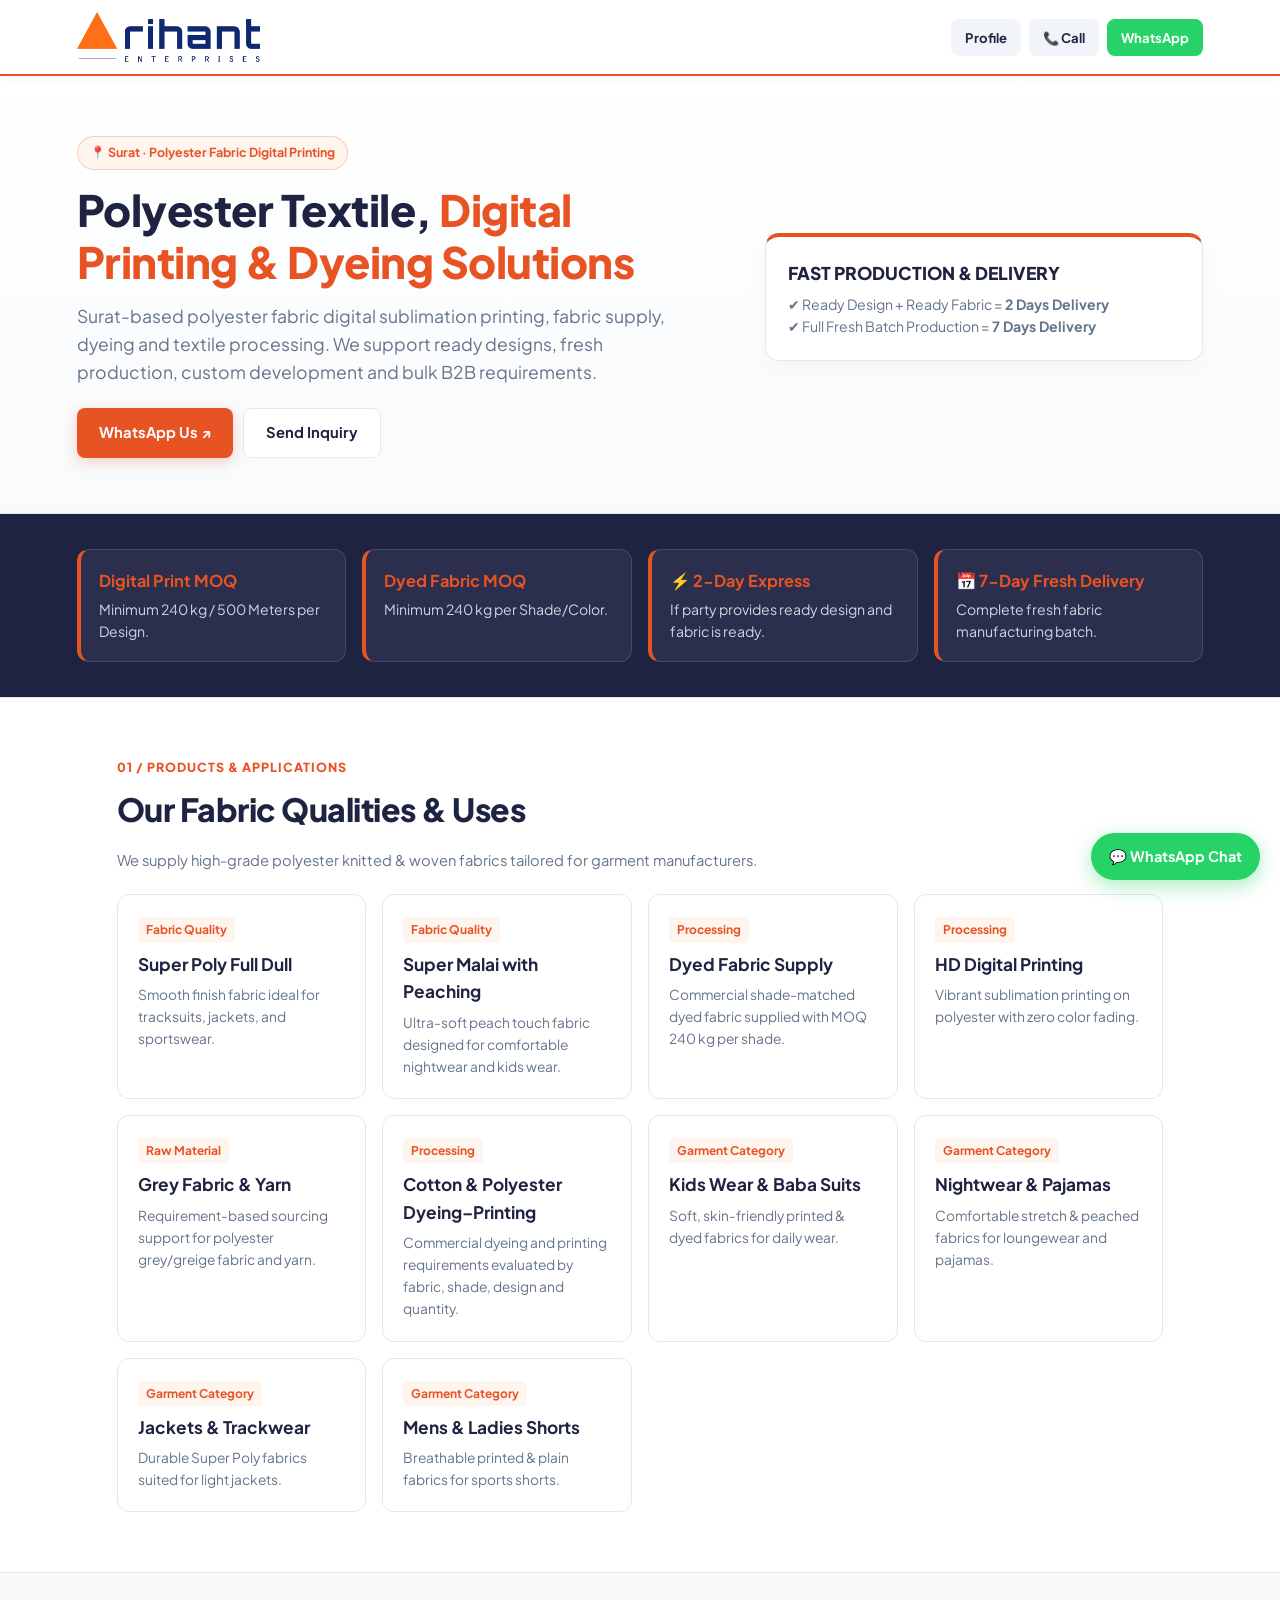
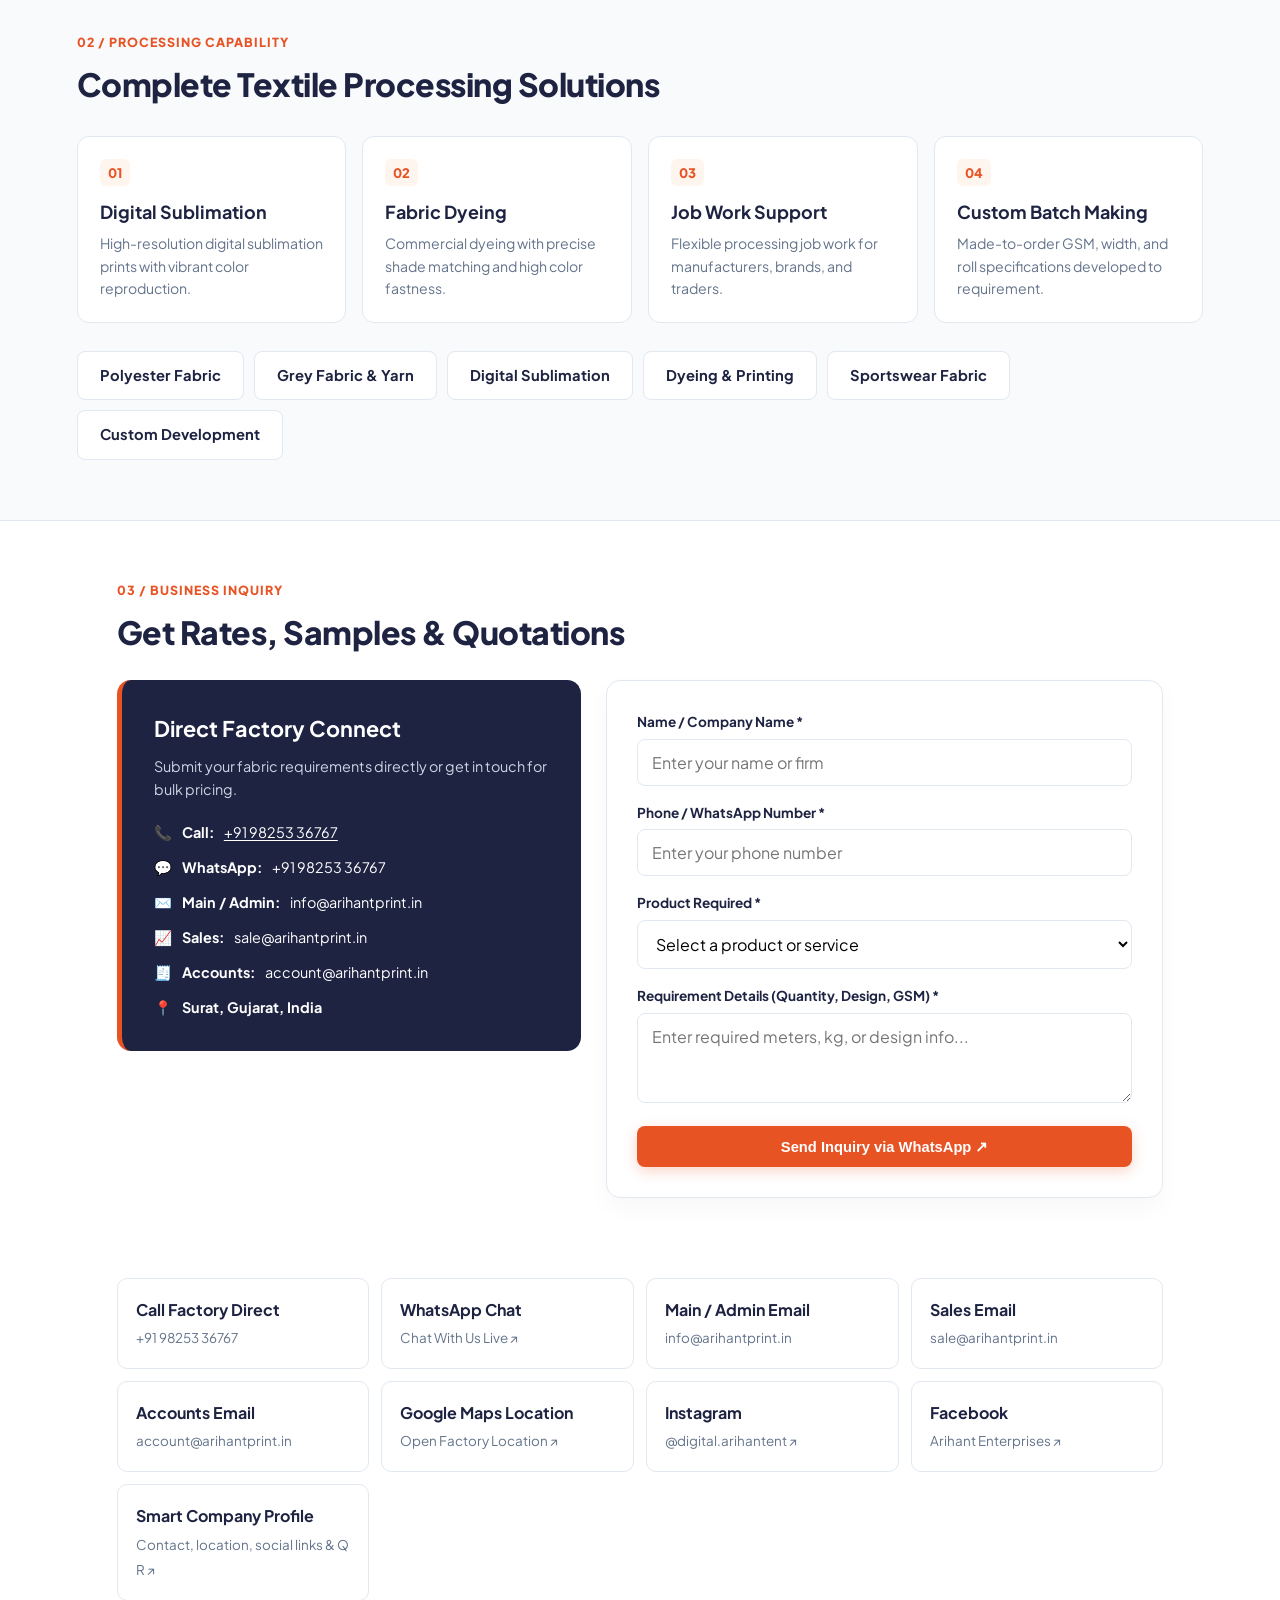
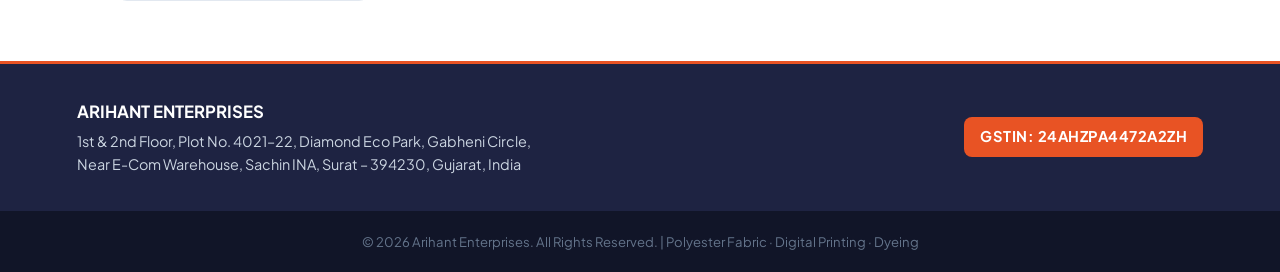
==== commit 472e47cf: "Improve website responsiveness and metadata Co-authored-by: Copilot App <223556219+Copilot@users.nor" ====
--- a/index.html
+++ b/index.html
@@ -2,26 +2,32 @@
 <html lang="en">
 <head>
   <meta charset="UTF-8" />
-  <meta name="viewport" content="width=device-width, initial-scale=1.0, maximum-scale=1.0, user-scalable=no" />
+  <meta name="viewport" content="width=device-width, initial-scale=1.0" />
   <title>Polyester Fabric, Dyeing & Digital Printing in Surat | Arihant Enterprises</title>
   <meta name="description" content="Arihant Enterprises, Surat supplies polyester fabric, grey fabric and yarn, dyed and printed textiles, digital sublimation printing, cotton and polyester processing, and custom textile development." />
   <meta name="robots" content="index, follow" />
-  <link rel="canonical" href="https://arihantprint.in/" />
+  <link rel="canonical" href="https://www.arihantprint.in/" />
   <meta name="author" content="Arihant Enterprises" />
   <meta name="theme-color" content="#ffffff" />
 
-  <meta property="og:title" content="Arihant Enterprises | Polyester Fabric Digital Printing in Surat" />
-  <meta property="og:description" content="Polyester fabric digital sublimation printing, dyeing, textile processing and custom development from Surat, Gujarat." />
-  <meta property="og:url" content="https://arihantprint.in/" />
+  <meta property="og:title" content="Arihant Enterprises | Polyester Fabric Digital Printing in Surat" />
+  <meta property="og:description" content="Polyester fabric digital sublimation printing, dyeing, textile processing and custom development from Surat, Gujarat." />
+  <meta property="og:url" content="https://www.arihantprint.in/" />
   <meta property="og:type" content="website" />
   <meta property="og:site_name" content="Arihant Enterprises" />
+  <meta property="og:image" content="https://www.arihantprint.in/logo.jpeg" />
+  <meta property="og:image:alt" content="Arihant Enterprises logo" />
+  <meta name="twitter:card" content="summary_large_image" />
+  <meta name="twitter:title" content="Arihant Enterprises | Polyester Fabric Digital Printing in Surat" />
+  <meta name="twitter:description" content="Polyester fabric digital sublimation printing, dyeing, textile processing and custom development from Surat, Gujarat." />
+  <meta name="twitter:image" content="https://www.arihantprint.in/logo.jpeg" />
 
   <script type="application/ld+json">
   {
     "@context": "https://schema.org",
     "@type": "LocalBusiness",
     "name": "Arihant Enterprises",
-    "url": "https://arihantprint.in/",
+    "url": "https://www.arihantprint.in/",
     "telephone": "+91-98253-36767",
     "email": "info@arihantprint.in",
     "contactPoint": [
@@ -49,12 +55,12 @@
       "postalCode": "394230",
       "addressCountry": "IN"
     },
-    "areaServed": "India",
-    "sameAs": [
-      "https://www.instagram.com/digital.arihantent/",
-      "https://www.facebook.com/profile.php?id=61592686416229"
-    ],
-    "knowsAbout": ["Polyester fabric", "Polyester fabric digital printing", "Digital sublimation printing", "Grey fabric", "Polyester yarn", "Fabric dyeing", "Textile printing", "Custom textile development"]
+    "areaServed": "India",
+    "sameAs": [
+      "https://www.instagram.com/digital.arihantent/",
+      "https://www.facebook.com/profile.php?id=61592686416229"
+    ],
+    "knowsAbout": ["Polyester fabric", "Polyester fabric digital printing", "Digital sublimation printing", "Grey fabric", "Polyester yarn", "Fabric dyeing", "Textile printing", "Custom textile development"]
   }
   </script>
 
@@ -94,7 +100,7 @@
     }
     .brand-link { display: flex; align-items: center; text-decoration: none; }
     .original-logo-img {
-      height: 42px; width: auto; object-fit: contain; display: block;
+      height: 42px; width: auto; max-width: 46vw; object-fit: contain; display: block;
       mix-blend-mode: multiply; filter: contrast(120%) brightness(102%);
     }
     @media (min-width: 768px) {
@@ -102,7 +108,7 @@
       .original-logo-img { height: 50px; }
     }
 
-    .header-actions { display: flex; gap: 8px; align-items: center; }
+    .header-actions { display: flex; gap: 8px; align-items: center; flex-shrink: 0; }
     .btn-header {
       padding: 8px 14px; border-radius: 8px; font-weight: 700; font-size: 0.82rem;
       text-decoration: none; transition: all 0.2s ease; display: inline-flex; align-items: center; gap: 4px;
@@ -166,7 +172,7 @@
       padding: 22px; border-radius: 14px; box-shadow: 0 10px 25px rgba(0,0,0,0.03);
       text-align: left;
     }
-    .hero-card h3 { font-size: 1.1rem; color: var(--brand-navy); margin-bottom: 6px; font-weight: 800; }
+    .hero-card h2 { font-size: 1.1rem; color: var(--brand-navy); margin-bottom: 6px; font-weight: 800; }
     .hero-card p { font-size: 0.88rem; color: #64748b; }
 
     /* B2B HIGHLIGHT BOX */
@@ -245,6 +251,7 @@
     .inquiry-info p { color: #cbd5e1; font-size: 0.9rem; margin-bottom: 20px; }
     .contact-list { list-style: none; display: flex; flex-direction: column; gap: 12px; }
     .contact-list li { display: flex; gap: 10px; align-items: center; font-size: 0.9rem; word-break: break-all; }
+    .contact-list a { color: inherit; text-underline-offset: 2px; }
 
     .inquiry-form-card {
       background: #ffffff; border: 1px solid var(--border-color); padding: 24px; border-radius: 14px;
@@ -301,6 +308,18 @@
       box-shadow: 0 6px 20px rgba(37,211,102,0.4); display: flex; align-items: center; gap: 6px;
       -webkit-tap-highlight-color: transparent;
     }
+    .floating-wa:focus-visible, .btn-header:focus-visible, .btn:focus-visible, .contact-card:focus-visible {
+      outline: 3px solid var(--brand-orange);
+      outline-offset: 3px;
+    }
+
+    @media (max-width: 480px) {
+      .site-header { gap: 8px; padding: 8px 4%; }
+      .original-logo-img { height: 36px; max-width: 32vw; }
+      .header-actions { gap: 6px; }
+      .header-actions .btn-header:first-child { display: none; }
+      .btn-header { padding: 8px 9px; font-size: 0.72rem; }
+    }
 
     /* FOOTER */
     footer { background: #111528; color: #64748b; padding: 20px 4%; font-size: 0.82rem; text-align: center; }
@@ -309,19 +328,19 @@
 <body>
 
   <!-- FLOATING WHATSAPP BUTTON -->
-  <a class="floating-wa" href="https://wa.me/919825336767?text=Hello%20Arihant%20Enterprises%2C%20I%20have%20a%20bulk%20fabric%20requirement." target="_blank" rel="noopener">
+  <a class="floating-wa" href="https://wa.me/919825336767?text=Hello%20Arihant%20Enterprises%2C%20I%20have%20a%20bulk%20fabric%20requirement." target="_blank" rel="noopener noreferrer" aria-label="Chat with Arihant Enterprises on WhatsApp">
     💬 WhatsApp Chat
   </a>
 
   <!-- HEADER -->
   <header class="site-header">
     <a href="#top" class="brand-link" aria-label="Arihant Enterprises Home">
-      <img class="original-logo-img" src="logo.jpeg" alt="Arihant Enterprises Logo" />
+      <img class="original-logo-img" src="logo.jpeg" alt="Arihant Enterprises Logo" decoding="async" />
     </a>
 
-    <div class="header-actions">
-      <a class="btn-header btn-call-header" href="connect.html">Profile</a>
-      <a class="btn-header btn-call-header" href="tel:+919825336767">📞 Call</a>
+    <div class="header-actions">
+      <a class="btn-header btn-call-header" href="connect.html">Profile</a>
+      <a class="btn-header btn-call-header" href="tel:+919825336767">📞 Call</a>
       <a class="btn-header btn-wa-header" href="https://wa.me/919825336767?text=Hello%20Arihant%20Enterprises%2C%20I%20would%20like%20to%20enquire." target="_blank" rel="noopener">WhatsApp</a>
     </div>
   </header>
@@ -331,10 +350,10 @@
     <section class="hero">
       <div class="hero-container">
         <div class="hero-left">
-          <div class="badge">📍 Surat · Polyester Fabric Digital Printing</div>
-          <h1>Polyester Textile, <span>Digital Printing &amp; Dyeing Solutions</span></h1>
-          <p class="lead">
-            Surat-based polyester fabric digital sublimation printing, fabric supply, dyeing and textile processing. We support ready designs, fresh production, custom development and bulk B2B requirements.
+          <div class="badge">📍 Surat · Polyester Fabric Digital Printing</div>
+          <h1>Polyester Textile, <span>Digital Printing &amp; Dyeing Solutions</span></h1>
+          <p class="lead">
+            Surat-based polyester fabric digital sublimation printing, fabric supply, dyeing and textile processing. We support ready designs, fresh production, custom development and bulk B2B requirements.
           </p>
           <div class="hero-buttons">
             <a class="btn btn-primary" href="https://wa.me/919825336767?text=Hello%20Arihant%20Enterprises%2C%20I%20want%20to%20enquire%20about%20fabric%20prices." target="_blank" rel="noopener">
@@ -344,7 +363,7 @@
           </div>
         </div>
         <div class="hero-card">
-          <h3>FAST PRODUCTION & DELIVERY</h3>
+          <h2>FAST PRODUCTION & DELIVERY</h2>
           <p>✔ Ready Design + Ready Fabric = <strong>2 Days Delivery</strong><br />
              ✔ Full Fresh Batch Production = <strong>7 Days Delivery</strong></p>
         </div>
@@ -481,7 +500,7 @@
           <h3>Direct Factory Connect</h3>
           <p>Submit your fabric requirements directly or get in touch for bulk pricing.</p>
           <ul class="contact-list">
-            <li>📞 <strong>Call:</strong> +91 98253 36767</li>
+            <li>📞 <strong>Call:</strong> <a href="tel:+919825336767">+91 98253 36767</a></li>
             <li>💬 <strong>WhatsApp:</strong> +91 98253 36767</li>
             <li>✉️ <strong>Main / Admin:</strong> info@arihantprint.in</li>
             <li>📈 <strong>Sales:</strong> sale@arihantprint.in</li>
@@ -494,15 +513,16 @@
           <form id="whatsappForm" onsubmit="sendToWhatsApp(event)">
             <div class="form-group">
               <label for="fullName">Name / Company Name *</label>
-              <input type="text" id="fullName" class="form-control" placeholder="Enter your name or firm" required />
+              <input type="text" id="fullName" name="fullName" class="form-control" autocomplete="name" placeholder="Enter your name or firm" required />
             </div>
             <div class="form-group">
               <label for="phone">Phone / WhatsApp Number *</label>
-              <input type="tel" id="phone" class="form-control" placeholder="Enter 10-digit mobile number" required />
+              <input type="tel" id="phone" name="phone" class="form-control" autocomplete="tel" inputmode="tel" placeholder="Enter your phone number" required />
             </div>
             <div class="form-group">
               <label for="serviceType">Product Required *</label>
-              <select id="serviceType" class="form-control" required>
+              <select id="serviceType" name="serviceType" class="form-control" required>
+                <option value="" disabled selected>Select a product or service</option>
                 <option value="Digital Sublimation Printing (MOQ 240kg/500m)">Digital Sublimation Printing (MOQ 240kg/500m)</option>
                 <option value="Dyed Fabric Supply (MOQ 240kg/shade)">Dyed Fabric Supply (MOQ 240kg/shade)</option>
                 <option value="Super Poly Full Dull">Super Poly Full Dull</option>
@@ -516,7 +536,7 @@
             </div>
             <div class="form-group">
               <label for="message">Requirement Details (Quantity, Design, GSM) *</label>
-              <textarea id="message" class="form-control" placeholder="Enter required meters, kg, or design info..." required></textarea>
+              <textarea id="message" name="message" class="form-control" placeholder="Enter required meters, kg, or design info..." required></textarea>
             </div>
             <button type="submit" class="btn btn-primary" style="width: 100%; justify-content: center;">Send Inquiry via WhatsApp ↗</button>
           </form>
@@ -547,22 +567,22 @@
           <strong>Accounts Email</strong>
           <span>account@arihantprint.in</span>
         </a>
-        <a class="contact-card" href="https://maps.app.goo.gl/d9Dm5mm7cjmCMKSr6" target="_blank" rel="noopener">
-          <strong>Google Maps Location</strong>
-          <span>Open Factory Location ↗</span>
-        </a>
-        <a class="contact-card" href="https://www.instagram.com/digital.arihantent/" target="_blank" rel="noopener">
-          <strong>Instagram</strong>
-          <span>@digital.arihantent ↗</span>
-        </a>
-        <a class="contact-card" href="https://www.facebook.com/profile.php?id=61592686416229" target="_blank" rel="noopener">
-          <strong>Facebook</strong>
-          <span>Arihant Enterprises ↗</span>
-        </a>
-        <a class="contact-card" href="connect.html">
-          <strong>Smart Company Profile</strong>
-          <span>Contact, location, social links &amp; QR ↗</span>
-        </a>
+        <a class="contact-card" href="https://maps.app.goo.gl/d9Dm5mm7cjmCMKSr6" target="_blank" rel="noopener">
+          <strong>Google Maps Location</strong>
+          <span>Open Factory Location ↗</span>
+        </a>
+        <a class="contact-card" href="https://www.instagram.com/digital.arihantent/" target="_blank" rel="noopener">
+          <strong>Instagram</strong>
+          <span>@digital.arihantent ↗</span>
+        </a>
+        <a class="contact-card" href="https://www.facebook.com/profile.php?id=61592686416229" target="_blank" rel="noopener">
+          <strong>Facebook</strong>
+          <span>Arihant Enterprises ↗</span>
+        </a>
+        <a class="contact-card" href="connect.html">
+          <strong>Smart Company Profile</strong>
+          <span>Contact, location, social links &amp; QR ↗</span>
+        </a>
       </div>
     </section>
 
@@ -595,8 +615,9 @@
       const service = document.getElementById('serviceType').value;
       const message = document.getElementById('message').value;
 
-      const text = `*New Factory Inquiry*%0A%0A*Name:* ${name}%0A*Phone:* ${phone}%0A*Product:* ${service}%0A*Details:* ${message}`;
-      window.open(`https://wa.me/919825336767?text=${text}`, '_blank');
+      const text = `New Factory Inquiry\n\nName: ${name}\nPhone: ${phone}\nProduct: ${service}\nDetails: ${message}`;
+      const url = `https://wa.me/919825336767?text=${encodeURIComponent(text)}`;
+      window.open(url, '_blank', 'noopener,noreferrer');
     }
   </script>
 </body>
